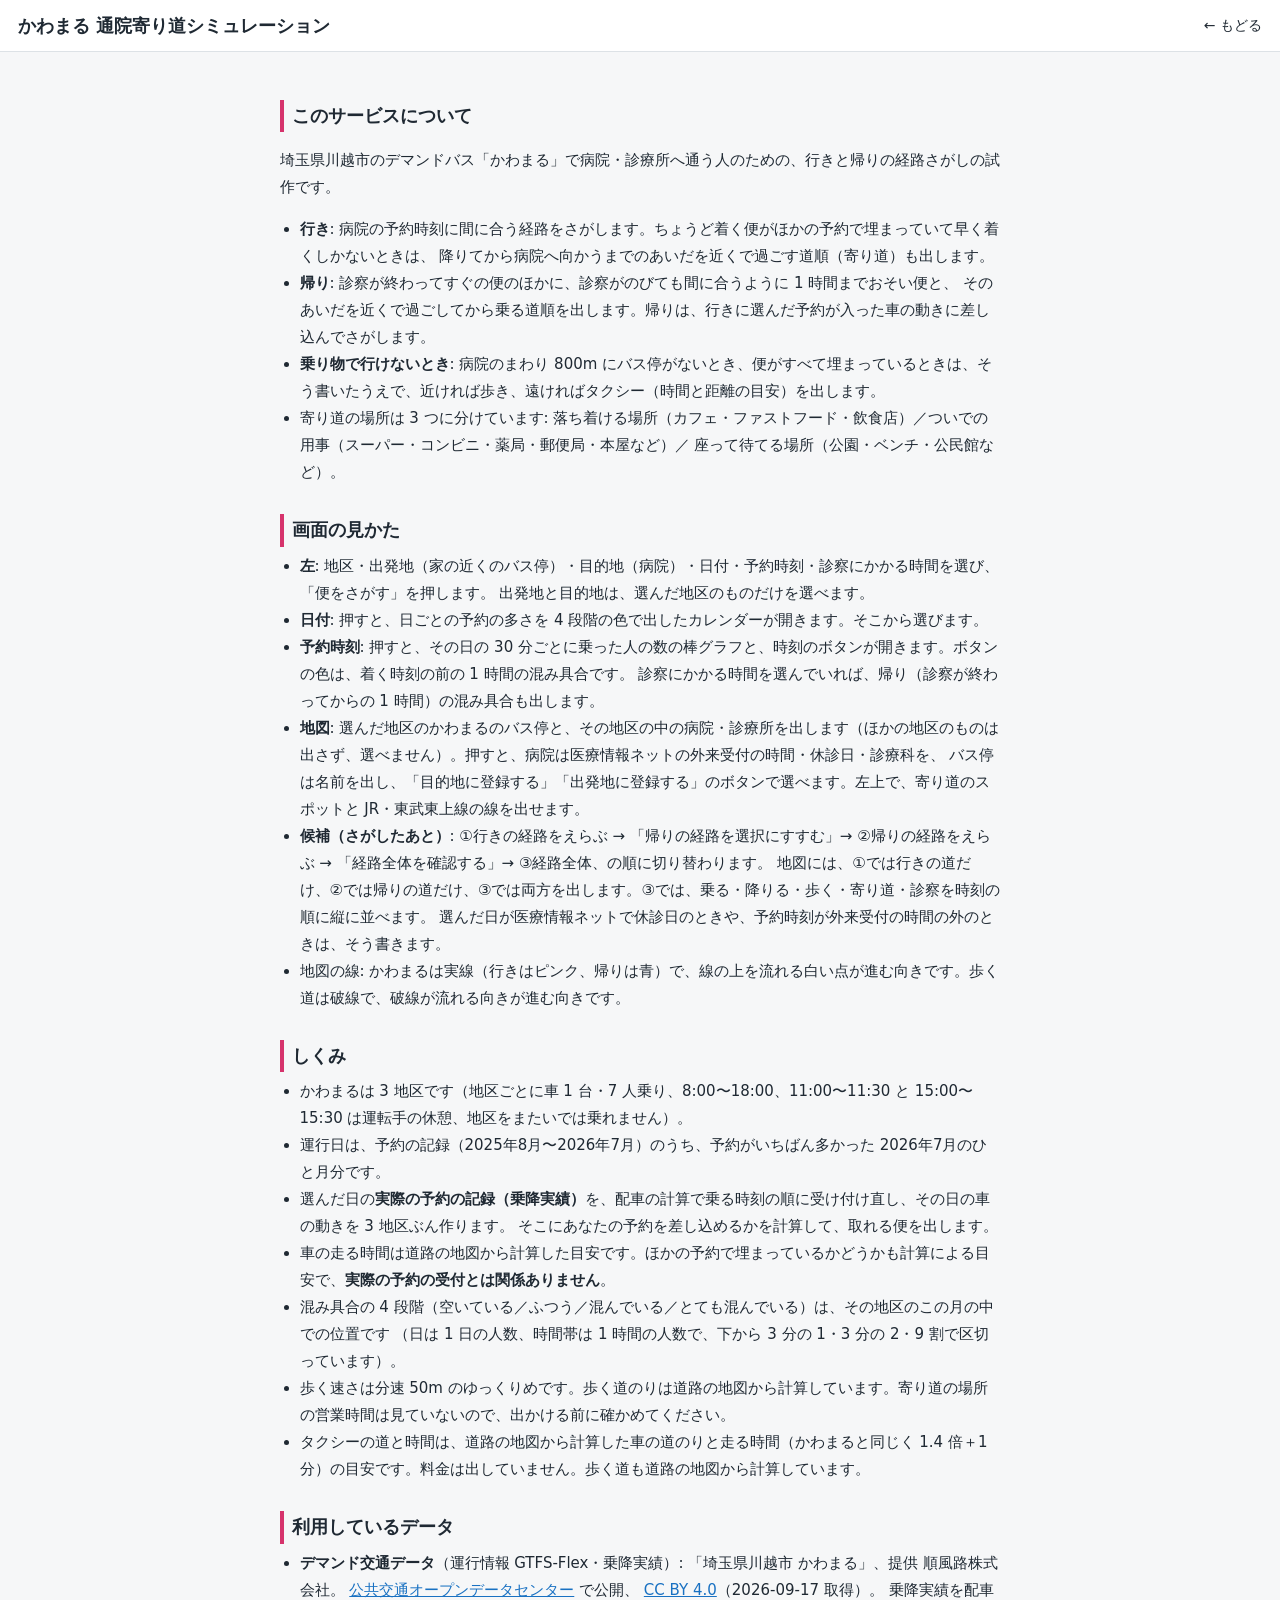
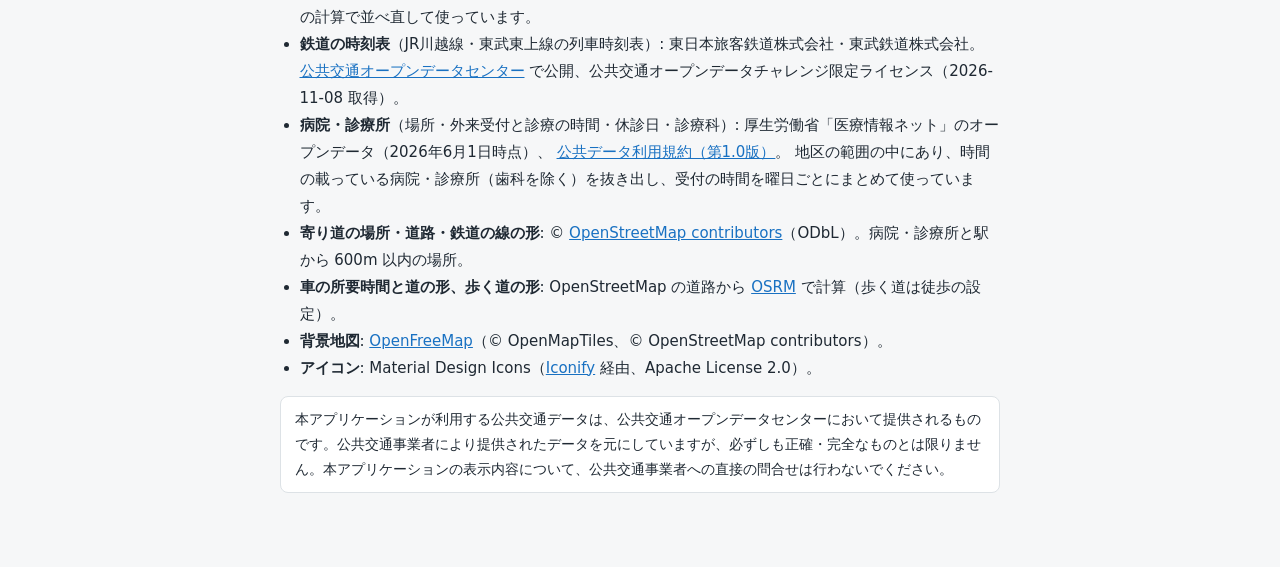
==== web/about.html @ 8895ee4f "タクシーと歩きの線を道路に沿わせる（バス停 ⇔ 病院を OSRM で前もって計算、地区ごとに読む）・病院と診療所のアイコンをそろえる・地区2 のバス停の色を青緑に Co-Authored-By: Cl" ====
<!doctype html>
<html lang="ja">
<head>
<meta charset="utf-8">
<meta name="viewport" content="width=device-width, initial-scale=1">
<title>このサービスについて｜かわまる 通院寄り道シミュレーション</title>
<link rel="stylesheet" href="style.css">
<style>
  body { overflow-y: auto; }
  .doc { max-width: 760px; margin: 0 auto; padding: 20px 20px 60px; font-size: 15px; line-height: 1.8; }
  .doc h2 { font-size: 18px; margin: 28px 0 6px; border-left: 4px solid var(--me); padding-left: 8px; }
  .doc ul { padding-left: 1.3em; margin: 6px 0; }
  .doc .disclaimer { background: #fff; border: 1px solid var(--line); border-radius: 8px; padding: 10px 14px; font-size: 14px; }
  .doc a { color: var(--back); }
</style>
</head>
<body>
<header class="top">
  <h1><a href="index.html" style="color:inherit;text-decoration:none">かわまる 通院寄り道シミュレーション</a></h1>
  <a class="about" href="index.html">← もどる</a>
</header>
<div class="doc">
  <h2>このサービスについて</h2>
  <p>埼玉県川越市のデマンドバス「かわまる」で病院・診療所へ通う人のための、行きと帰りの経路さがしの試作です。</p>
  <ul>
    <li><b>行き</b>: 病院の予約時刻に間に合う経路をさがします。ちょうど着く便がほかの予約で埋まっていて早く着くしかないときは、
      降りてから病院へ向かうまでのあいだを近くで過ごす道順（寄り道）も出します。</li>
    <li><b>帰り</b>: 診察が終わってすぐの便のほかに、診察がのびても間に合うように 1 時間までおそい便と、
      そのあいだを近くで過ごしてから乗る道順を出します。帰りは、行きに選んだ予約が入った車の動きに差し込んでさがします。</li>
    <li><b>乗り物で行けないとき</b>: 病院のまわり 800m にバス停がないとき、便がすべて埋まっているときは、そう書いたうえで、近ければ歩き、遠ければタクシー（時間と距離の目安）を出します。</li>
    <li>寄り道の場所は 3 つに分けています: 落ち着ける場所（カフェ・ファストフード・飲食店）／ついでの用事（スーパー・コンビニ・薬局・郵便局・本屋など）／
      座って待てる場所（公園・ベンチ・公民館など）。</li>
  </ul>

  <h2>画面の見かた</h2>
  <ul>
    <li><b>左</b>: 地区・出発地（家の近くのバス停）・目的地（病院）・日付・予約時刻・診察にかかる時間を選び、「便をさがす」を押します。
      出発地と目的地は、選んだ地区のものだけを選べます。</li>
    <li><b>日付</b>: 押すと、日ごとの予約の多さを 4 段階の色で出したカレンダーが開きます。そこから選びます。</li>
    <li><b>予約時刻</b>: 押すと、その日の 30 分ごとに乗った人の数の棒グラフと、時刻のボタンが開きます。ボタンの色は、着く時刻の前の 1 時間の混み具合です。
      診察にかかる時間を選んでいれば、帰り（診察が終わってからの 1 時間）の混み具合も出します。</li>
    <li><b>地図</b>: 選んだ地区のかわまるのバス停と、その地区の中の病院・診療所を出します（ほかの地区のものは出さず、選べません）。押すと、病院は医療情報ネットの外来受付の時間・休診日・診療科を、
      バス停は名前を出し、「目的地に登録する」「出発地に登録する」のボタンで選べます。左上で、寄り道のスポットと JR・東武東上線の線を出せます。</li>
    <li><b>候補（さがしたあと）</b>: ①行きの経路をえらぶ → 「帰りの経路を選択にすすむ」→ ②帰りの経路をえらぶ → 「経路全体を確認する」→ ③経路全体、の順に切り替わります。
      地図には、①では行きの道だけ、②では帰りの道だけ、③では両方を出します。③では、乗る・降りる・歩く・寄り道・診察を時刻の順に縦に並べます。
      選んだ日が医療情報ネットで休診日のときや、予約時刻が外来受付の時間の外のときは、そう書きます。</li>
    <li>地図の線: かわまるは実線（行きはピンク、帰りは青）で、線の上を流れる白い点が進む向きです。歩く道は破線で、破線が流れる向きが進む向きです。</li>
  </ul>

  <h2>しくみ</h2>
  <ul>
    <li>かわまるは 3 地区です（地区ごとに車 1 台・7 人乗り、8:00〜18:00、11:00〜11:30 と 15:00〜15:30 は運転手の休憩、地区をまたいでは乗れません）。</li>
    <li>運行日は、予約の記録（2025年8月〜2026年7月）のうち、予約がいちばん多かった 2026年7月のひと月分です。</li>
    <li>選んだ日の<b>実際の予約の記録（乗降実績）</b>を、配車の計算で乗る時刻の順に受け付け直し、その日の車の動きを 3 地区ぶん作ります。
      そこにあなたの予約を差し込めるかを計算して、取れる便を出します。</li>
    <li>車の走る時間は道路の地図から計算した目安です。ほかの予約で埋まっているかどうかも計算による目安で、<b>実際の予約の受付とは関係ありません</b>。</li>
    <li>混み具合の 4 段階（空いている／ふつう／混んでいる／とても混んでいる）は、その地区のこの月の中での位置です
      （日は 1 日の人数、時間帯は 1 時間の人数で、下から 3 分の 1・3 分の 2・9 割で区切っています）。</li>
    <li>歩く速さは分速 50m のゆっくりめです。歩く道のりは道路の地図から計算しています。寄り道の場所の営業時間は見ていないので、出かける前に確かめてください。</li>
    <li>タクシーの道と時間は、道路の地図から計算した車の道のりと走る時間（かわまると同じく 1.4 倍＋1 分）の目安です。料金は出していません。歩く道も道路の地図から計算しています。</li>
  </ul>

  <h2>利用しているデータ</h2>
  <ul>
    <li><b>デマンド交通データ</b>（運行情報 GTFS-Flex・乗降実績）: 「埼玉県川越市 かわまる」、提供 順風路株式会社。
      <a href="https://ckan.odpt.org/" target="_blank" rel="noopener">公共交通オープンデータセンター</a> で公開、
      <a href="https://creativecommons.org/licenses/by/4.0/deed.ja" target="_blank" rel="noopener">CC BY 4.0</a>（2026-09-17 取得）。
      乗降実績を配車の計算で並べ直して使っています。</li>
    <li><b>鉄道の時刻表</b>（JR川越線・東武東上線の列車時刻表）: 東日本旅客鉄道株式会社・東武鉄道株式会社。
      <a href="https://ckan.odpt.org/" target="_blank" rel="noopener">公共交通オープンデータセンター</a> で公開、公共交通オープンデータチャレンジ限定ライセンス（2026-11-08 取得）。</li>
    <li><b>病院・診療所</b>（場所・外来受付と診療の時間・休診日・診療科）: 厚生労働省「医療情報ネット」のオープンデータ（2026年6月1日時点）、
      <a href="https://www.digital.go.jp/resources/open_data/public_data_license_v1.0" target="_blank" rel="noopener">公共データ利用規約（第1.0版）</a>。
      地区の範囲の中にあり、時間の載っている病院・診療所（歯科を除く）を抜き出し、受付の時間を曜日ごとにまとめて使っています。</li>
    <li><b>寄り道の場所・道路・鉄道の線の形</b>: © <a href="https://www.openstreetmap.org/copyright" target="_blank" rel="noopener">OpenStreetMap contributors</a>（ODbL）。病院・診療所と駅から 600m 以内の場所。</li>
    <li><b>車の所要時間と道の形、歩く道の形</b>: OpenStreetMap の道路から <a href="https://project-osrm.org/" target="_blank" rel="noopener">OSRM</a> で計算（歩く道は徒歩の設定）。</li>
    <li><b>背景地図</b>: <a href="https://openfreemap.org/" target="_blank" rel="noopener">OpenFreeMap</a>（© OpenMapTiles、© OpenStreetMap contributors）。</li>
    <li><b>アイコン</b>: Material Design Icons（<a href="https://iconify.design/" target="_blank" rel="noopener">Iconify</a> 経由、Apache License 2.0）。</li>
  </ul>
  <p class="disclaimer">本アプリケーションが利用する公共交通データは、公共交通オープンデータセンターにおいて提供されるものです。公共交通事業者により提供されたデータを元にしていますが、必ずしも正確・完全なものとは限りません。本アプリケーションの表示内容について、公共交通事業者への直接の問合せは行わないでください。</p>
</div>
</body>
</html>
---- web/style.css ----
:root {
  --ink: #1f2933; --sub: #5c6670; --line: #dde2e6; --bg: #f6f7f8; --card: #fff;
  --me: #d6336c; --me-soft: #fde8ef; --back: #1971c2; --ok: #2b8a3e; --warn: #b7791f;
  --rest: #a0522d; --errand: #2b8a3e; --sit: #1971c2;
  --head: 52px;
}
* { box-sizing: border-box; }
html, body { margin: 0; height: 100%; font-family: "Hiragino Sans", "Noto Sans JP", system-ui, sans-serif; color: var(--ink); background: var(--bg); }
.top { height: var(--head); display: flex; align-items: center; justify-content: space-between; padding: 0 18px; background: #fff; border-bottom: 1px solid var(--line); }
.top h1 { font-size: 18px; margin: 0; }
.top .about { font-size: 14px; color: var(--ink); text-decoration: none; display: inline-flex; gap: 4px; align-items: center; }
.top .about:hover { text-decoration: underline; }
/* 地図を背景いっぱいに敷き、その上に左のペインと真ん中のペインを浮かべる */
.app { position: relative; height: calc(100vh - var(--head)); --gap: 12px; --w1: 290px; --w2: 360px; --float: calc(var(--gap) * 2 + var(--w1)); }
/* 経路の候補は右のペイン。出ているあいだは、地図の拡大縮小ボタンと出典をその左へずらす */
.app.res .maplibregl-ctrl-top-right, .app.res .maplibregl-ctrl-bottom-right { right: calc(var(--w2) + var(--gap) * 2); }
.pane, .mid { position: absolute; top: var(--gap); bottom: var(--gap); z-index: 2; border-radius: 12px; box-shadow: 0 4px 18px rgba(0,0,0,.16); border: 1px solid rgba(0,0,0,.06); overflow: hidden; }
.pane { left: var(--gap); width: var(--w1); bottom: auto; max-height: calc(100% - var(--gap) * 2); overflow-y: auto; padding: 12px 12px 20px; background: rgba(246,247,248,.97); }
.mid { right: var(--gap); width: var(--w2); background: rgba(255,255,255,.98); }
.mid[hidden] { display: none; }
.mid-info { display: grid; grid-template-rows: 50% 50%; height: 100%; }
.mid-res { display: flex; flex-direction: column; height: 100%; background: var(--bg); }
.mid-res[hidden], .mid-info[hidden] { display: none; }
.stepper { display: flex; align-items: center; gap: 4px; padding: 10px 12px; background: #fff; border-bottom: 1px solid var(--line); font-size: 12px; flex-wrap: wrap; }
.stepper button { border: 1px solid var(--line); background: #fff; color: var(--sub); border-radius: 99px; padding: 3px 10px; font-size: 12px; }
.stepper button.on { background: var(--ink); border-color: var(--ink); color: #fff; font-weight: 700; }
.stepper button:disabled { opacity: .45; cursor: default; }
.stepper .arrow { color: #adb5bd; }
.stepper .home { margin-left: auto; border: 0; background: none; color: var(--back); padding: 3px 0; text-decoration: underline; }
.res-body { flex: 1; overflow-y: auto; padding: 0 12px; }
.res-body h2 { margin-top: 14px; }
.res-foot { position: sticky; bottom: 0; padding: 12px 0 14px; background: linear-gradient(rgba(246,247,248,0), var(--bg) 30%); }
.next { width: 100%; padding: 12px; font-size: 16px; font-weight: 700; color: #fff; background: var(--me); border: 0; border-radius: 8px; }
.next:disabled { background: #ced4da; cursor: default; }
.allsum { background: #fff; border: 1px solid var(--line); border-radius: 10px; padding: 10px 12px; margin-bottom: 10px; font-size: 13px; line-height: 1.7; }
.allsum .big { font-size: 15px; font-weight: 700; }
.leg-h { display: flex; align-items: center; gap: 6px; font-size: 14px; font-weight: 700; margin: 12px 0 2px; }
.alllist { background: #fff; border: 1px solid var(--line); border-radius: 10px; padding: 4px 12px 8px; }
.mid-box { padding: 12px 14px; overflow: hidden; display: flex; flex-direction: column; min-height: 0; }
.cal-box { border-bottom: 1px solid var(--line); }
.mapwrap { position: absolute; inset: 0; z-index: 1; }
#map { position: absolute; inset: 0; }

h2 { font-size: 16px; margin: 18px 0 4px; display: flex; align-items: center; gap: 6px; }
.sub { font-size: 12px; color: var(--sub); margin: 0 0 8px; line-height: 1.5; }
.dist { display: flex; gap: 6px; margin: 0 0 10px; }
.dist button { flex: 1; padding: 8px 0; font-size: 15px; font-weight: 600; border-radius: 8px; border: 2px solid var(--c); color: var(--c); background: #fff; }
.dist button.on { background: var(--c); color: #fff; }
form label { display: block; font-size: 12px; color: var(--sub); margin-bottom: 10px; }
form select { display: block; width: 100%; margin-top: 4px; padding: 8px; font-size: 15px; border: 1px solid #c5ccd3; border-radius: 6px; background: #fff; color: var(--ink); }
.row2 { display: flex; gap: 8px; }
.row2 label { flex: 1; min-width: 0; }

/* 中: 判定の行 */
.verdict { font-size: 14px; line-height: 1.7; margin-bottom: 6px; }
.verdict .vsub { font-size: 12px; color: var(--sub); }
.vrow { display: flex; flex-wrap: wrap; align-items: center; gap: 2px 6px; }
.vrow .vsub { flex-basis: 100%; padding-left: 42px; margin-top: -2px; }
.vrow .lab { margin-right: 0; }
.lv { display: inline-block; font-size: 13px; font-weight: 700; padding: 1px 9px; border-radius: 99px; border: 1px solid rgba(0,0,0,.08); }
.lab { display: inline-block; font-size: 11px; font-weight: 700; color: #fff; padding: 1px 6px; border-radius: 4px; margin-right: 6px; }
.lab.go { background: var(--me); } .lab.back { background: var(--back); }
/* カレンダー */
.cal-head { display: flex; align-items: center; justify-content: center; gap: 14px; margin: 2px 0 6px; font-size: 15px; }
.nav { border: 1px solid var(--line); background: #fff; border-radius: 6px; padding: 2px 4px; line-height: 0; color: var(--ink); }
.nav:disabled { opacity: .3; cursor: default; }
.cal { display: grid; grid-template-columns: repeat(7, 1fr); grid-auto-rows: 1fr; gap: 3px; flex: 1; min-height: 0; }
.cal .wd { font-size: 11px; color: var(--sub); text-align: center; align-self: end; }
.cal .wd.we { color: #c92a2a; }
.cal .day { border: 0; border-radius: 6px; font-size: 13px; font-variant-numeric: tabular-nums; display: flex; align-items: center; justify-content: center; padding: 0; min-height: 0; }
.cal .day.off { background: repeating-linear-gradient(135deg, #f1f3f5 0 4px, #fff 4px 8px); color: #adb5bd; }
.cal .day.sel { outline: 3px solid var(--ink); outline-offset: -1px; font-weight: 800; }
.cal button.day:hover { outline: 2px solid #868e96; }
.scale { display: flex; flex-wrap: wrap; gap: 4px 10px; margin-top: 6px; font-size: 11px; color: var(--sub); }
.scale i { display: inline-block; width: 12px; height: 12px; border-radius: 3px; margin-right: 3px; vertical-align: -2px; border: 1px solid rgba(0,0,0,.08); }
.scale i.off { background: repeating-linear-gradient(135deg, #e9ecef 0 3px, #fff 3px 6px); }
/* 時間帯の棒グラフ */
.chart { position: relative; flex: 1; min-height: 0; display: flex; flex-direction: column; margin-top: 4px; }
.plot { position: relative; flex: 1; min-height: 40px; border-bottom: 1.5px solid #adb5bd; }
.bars { position: absolute; inset: 0; display: flex; align-items: flex-end; gap: 2px; }
.bars i { flex: 1; background: #ced4da; border-radius: 3px 3px 0 0; min-height: 2px; border: 0 solid transparent; }
.bars i.hl { border-width: 2px 2px 0; }
.bars i.brk { background: repeating-linear-gradient(135deg, #dee2e6 0 3px, transparent 3px 6px); height: 100% !important; opacity: .8; }
.spans { position: relative; height: 18px; margin-top: 3px; }
.spans .span { position: absolute; top: 0; height: 16px; font-size: 11px; font-weight: 700; color: #fff; text-align: center; border-radius: 3px; line-height: 16px; }
.spans .go { background: var(--me); } .spans .back { background: var(--back); }
.axis { position: relative; height: 16px; font-size: 11px; color: var(--sub); }
.axis span { position: absolute; transform: translateX(-50%); white-space: nowrap; }
.axis span:first-child { transform: none; } .axis span:last-child { transform: translateX(-100%); }
.mid-info .note { font-size: 11px; color: var(--sub); line-height: 1.5; margin: 6px 0 0; }

/* 地図の上 */
.layers { position: absolute; top: 12px; left: var(--float); background: rgba(255,255,255,.96); border: 1px solid var(--line); border-radius: 10px; padding: 8px 12px; font-size: 13px; box-shadow: 0 1px 4px rgba(0,0,0,.08); }
.layers-ttl { font-size: 12px; color: var(--sub); margin-bottom: 4px; display: flex; gap: 4px; align-items: center; }
.layers label { display: flex; gap: 6px; align-items: center; padding: 2px 0; cursor: pointer; }
.legend { position: absolute; bottom: 52px; left: var(--float); background: rgba(255,255,255,.96); border: 1px solid var(--line); border-radius: 10px; padding: 8px 12px; font-size: 12px; line-height: 1.7; }
.legend .ln { display: inline-block; width: 22px; height: 5px; border-radius: 3px; margin-right: 6px; vertical-align: 2px; }
.legend .ln.dash { background: repeating-linear-gradient(90deg, #495057 0 5px, transparent 5px 9px); }
.legend .sub { margin: 0; font-size: 11px; }

.card { background: var(--card); border: 1px solid var(--line); border-radius: 10px; padding: 12px; }
form label { display: block; font-size: 12px; color: var(--sub); margin-bottom: 10px; }
form select { display: block; width: 100%; margin-top: 4px; padding: 8px; font-size: 15px; border: 1px solid #c5ccd3; border-radius: 6px; background: #fff; color: var(--ink); }
.row2 { display: flex; gap: 8px; }
.row2 label { flex: 1; }
.hint { font-size: 12px; color: var(--sub); margin: 0 0 10px; line-height: 1.5; }
button { font: inherit; cursor: pointer; }
#go { width: 100%; padding: 11px; font-size: 16px; font-weight: 600; color: #fff; background: var(--me); border: 0; border-radius: 8px; }
#go:disabled { opacity: .5; }
.sub-btn { width: 100%; margin-top: 8px; padding: 9px; font-size: 14px; border-radius: 8px; border: 1px solid var(--me); background: #fff; color: var(--me); }
.sub-btn.ghost { border-color: var(--line); color: var(--sub); }

.list { display: flex; flex-direction: column; gap: 8px; }
.opt { background: #fff; border: 1.5px solid var(--line); border-radius: 10px; padding: 10px 12px; cursor: pointer; text-align: left; }
.opt:hover { border-color: #b9c2cb; }
.opt.sel { border-color: var(--me); box-shadow: 0 0 0 2px var(--me-soft); }
.opt .tag { display: inline-flex; align-items: center; gap: 4px; font-size: 11px; font-weight: 600; padding: 2px 7px; border-radius: 99px; background: #eef1f4; color: var(--sub); }
.opt .tag.rest { background: #f6ece5; color: var(--rest); }
.opt .tag.errand { background: #e6f4ea; color: var(--errand); }
.opt .tag.sit { background: #e7f0fa; color: var(--sit); }
.opt .tag.safe { background: #e6f4ea; color: var(--ok); }
.opt .tag.risk { background: #fff4e0; color: var(--warn); }
.opt .ttl { font-size: 15px; font-weight: 600; margin: 6px 0 2px; }
.opt .note { font-size: 12px; color: var(--sub); margin: 0 0 6px; }
.opt .note.warn { color: var(--warn); }
.steps { list-style: none; margin: 6px 0 0; padding: 0; font-size: 13px; }
.steps li { display: grid; grid-template-columns: 74px 20px 1fr; align-items: start; gap: 4px; padding: 2px 0; }
.steps .tm { font-variant-numeric: tabular-nums; color: var(--ink); }
.steps .walk { color: var(--sub); }
.steps .spotname { color: var(--sub); font-size: 12px; }
.empty { font-size: 13px; background: #fff; border: 1px dashed #c5ccd3; border-radius: 10px; padding: 10px 12px; line-height: 1.6; }

.confirm, .booked { margin-top: 14px; font-size: 13px; line-height: 1.6; }
.booked { border-color: var(--me); }
.booked b { color: var(--me); }

.ic { display: inline-block; width: 18px; height: 18px; background: currentColor; -webkit-mask: var(--m) center / contain no-repeat; mask: var(--m) center / contain no-repeat; vertical-align: -3px; flex: none; }
.ic-van { --m: url(icons/van-passenger.svg); }
.ic-walk { --m: url(icons/walk.svg); }
.ic-hospital-building { --m: url(icons/hospital-building.svg); }
.ic-coffee { --m: url(icons/coffee.svg); }
.ic-cart { --m: url(icons/cart.svg); }
.ic-bench { --m: url(icons/bench.svg); }
.ic-home-variant { --m: url(icons/home-variant.svg); }
.ic-clock-outline { --m: url(icons/clock-outline.svg); }
.ic-play { --m: url(icons/play.svg); }
.ic-pause { --m: url(icons/pause.svg); }
.ic-bus-stop { --m: url(icons/bus-stop.svg); }
.ic-chevron-left { --m: url(icons/chevron-left.svg); }
.ic-chevron-right { --m: url(icons/chevron-right.svg); }
.ic-layers-outline { --m: url(icons/layers-outline.svg); }
.ic-information-outline { --m: url(icons/information-outline.svg); }
.c-rest { color: var(--rest); } .c-errand { color: var(--errand); } .c-sit { color: var(--sit); } .c-me { color: var(--me); } .c-back { color: #1971c2; }


@media (max-width: 900px) {
  .app { display: flex; flex-direction: column; height: auto; --float: 12px; }
  .pane, .mid { position: static; width: auto; border-radius: 0; box-shadow: none; border: 0; border-bottom: 1px solid var(--line); overflow: visible; }
  .mid { height: auto; }
  .mid-res .res-body { overflow: visible; }
  .mapwrap { position: relative; inset: auto; }
  .pop { position: fixed; left: 8px !important; right: 8px; top: auto !important; bottom: 8px; width: auto; max-height: 80vh; overflow-y: auto; }
  .mapwrap { height: 70vh; }
  .top h1 { font-size: 15px; }
  .top .about { font-size: 12px; white-space: nowrap; }
  .top { padding: 0 10px; gap: 8px; }
}

/* 経路全体（乗換案内の結果ふうの縦の時系列） */
.rt-head { background: #fff; border: 1px solid var(--line); border-radius: 10px; padding: 10px 12px; margin-bottom: 10px; }
.rt-time { font-size: 24px; font-weight: 800; font-variant-numeric: tabular-nums; letter-spacing: .5px; }
.rt-time .ar { color: #adb5bd; font-weight: 400; margin: 0 2px; }
.rt-dur { font-size: 13px; color: var(--sub); margin-top: 2px; }
.rt-chips { display: flex; flex-wrap: wrap; gap: 4px; margin-top: 8px; }
.rt-chips span { font-size: 11px; font-weight: 600; background: #f1f3f5; color: var(--ink); border-radius: 4px; padding: 2px 7px; }
.rt-chips .safe { background: #e6f4ea; color: var(--ok); } .rt-chips .risk { background: #fff4e0; color: var(--warn); }
.rt { background: #fff; border: 1px solid var(--line); border-radius: 10px; padding: 8px 10px 10px 4px; margin-bottom: 14px; }
.rt-node, .rt-seg { display: grid; grid-template-columns: 46px 30px 1fr; }
.rt-t { text-align: right; font-size: 13px; font-variant-numeric: tabular-nums; line-height: 1.35; padding-top: 4px; display: flex; flex-direction: column; }
.rt-t b { font-size: 15px; } .rt-t span { color: var(--sub); }
.rt-rail { position: relative; display: flex; justify-content: center; }
.rt-node .dot { position: relative; z-index: 1; width: 24px; height: 24px; margin-top: 2px; border-radius: 50%; background: #fff; border: 2.5px solid #495057; display: flex; align-items: center; justify-content: center; color: #495057; }
.rt-node .dot .ic { width: 14px; height: 14px; vertical-align: 0; }
.rt-node .dot.hosp { border-color: #c92a2a; color: #c92a2a; }
.rt-node .dot.spot { border-color: #a0522d; color: #a0522d; }
.rt-node.end .dot { background: #343a40; color: #fff; border-color: #343a40; }
.rt-body { padding: 4px 0 6px 6px; min-width: 0; }
.rt-name { font-size: 15px; font-weight: 700; line-height: 1.4; }
.rt-tag { display: inline-block; font-size: 10px; font-weight: 600; color: var(--sub); border: 1px solid var(--line); border-radius: 3px; padding: 0 4px; margin-left: 6px; vertical-align: 2px; }
.rt-sub { font-size: 12px; color: var(--sub); line-height: 1.5; }
.rt-sub .ic { width: 14px; height: 14px; margin-right: 2px; }
.rt-seg .rt-rail i { display: block; width: 8px; border-radius: 0; margin: -2px 0; }
.rt-seg.bus .rt-rail i { min-height: 54px; }
.rt-seg.walk .rt-rail i { width: 0; border-left: 4px dotted; min-height: 34px; }
.rt-seg .rt-body { padding: 8px 0 8px 6px; }
.rt-mode { font-size: 13px; font-weight: 700; display: flex; align-items: center; gap: 4px; flex-wrap: wrap; }
.rt-mode.walk { color: var(--sub); font-weight: 500; }
.rt-leg { font-size: 10px; color: #fff; border-radius: 3px; padding: 0 5px; }
.rt-mt { font-size: 12px; color: var(--sub); margin-top: 2px; }

/* 行き・帰りのトグル。左のペイン全体の色も変える */
.pane.go { background: rgba(255,240,245,.97); border-top: 5px solid var(--me); }
.pane.back { background: rgba(235,244,253,.97); border-top: 5px solid var(--back); }
.pane.back #go { background: var(--back); }
.dir { position: relative; display: grid; grid-template-columns: 1fr 1fr; background: #fff; border: 1px solid var(--line); border-radius: 99px; padding: 3px; margin-bottom: 12px; }
.dir button { position: relative; z-index: 1; border: 0; background: none; padding: 8px 0; font-size: 16px; font-weight: 700; color: var(--sub); display: flex; align-items: center; justify-content: center; gap: 5px; transition: color .2s; }
.dir button[aria-checked="true"] { color: #fff; }
.dir .knob { position: absolute; top: 3px; bottom: 3px; left: 3px; width: calc(50% - 3px); border-radius: 99px; background: var(--me); transition: transform .25s, background .25s; }
.pane.back .dir .knob { transform: translateX(100%); background: var(--back); }
.pick { display: flex; width: 100%; margin-top: 4px; padding: 8px; font-size: 15px; border: 1px solid #c5ccd3; border-radius: 6px; background: #fff; color: var(--ink); text-align: left; align-items: center; justify-content: space-between; }
.pick::after { content: ""; width: 18px; height: 18px; background: #868e96; -webkit-mask: url(icons/calendar-month-outline.svg) center / contain no-repeat; mask: url(icons/calendar-month-outline.svg) center / contain no-repeat; }
#time.pick::after { -webkit-mask-image: url(icons/clock-time-four-outline.svg); mask-image: url(icons/clock-time-four-outline.svg); }
.pick.empty { color: #868e96; }
form select:invalid, form select.empty { color: #868e96; }

/* 吹き出し（カレンダー・時刻） */
.pop { position: absolute; z-index: 5; width: 360px; background: #fff; border-radius: 12px; box-shadow: 0 6px 24px rgba(0,0,0,.22); border: 1px solid rgba(0,0,0,.08); padding: 10px 14px 14px; }
.pop[hidden] { display: none; }
.pop-head { display: flex; align-items: center; justify-content: space-between; margin-bottom: 6px; font-size: 14px; }
.pop-head button { border: 0; background: none; padding: 2px; color: var(--sub); line-height: 0; }
.pop .cal-title { text-align: center; font-weight: 700; margin: 2px 0 6px; }
.pop .cal { grid-auto-rows: 38px; }
.pop .cal .day.hol { box-shadow: inset 0 -3px 0 #c92a2a; }
.pop .note { font-size: 11px; color: var(--sub); line-height: 1.5; margin: 8px 0 0; }
.pop .note.big { font-size: 14px; color: var(--ink); }
.pop .dayline { font-size: 12px; color: var(--sub); margin-bottom: 4px; }
.pop .chart { height: 130px; flex: none; }
.bars i.hl { background: var(--me); }
.pane.back ~ .pop .bars i.hl { background: var(--back); }
.tbtns { display: grid; grid-template-columns: repeat(5, 1fr); gap: 4px; margin-top: 10px; }
.tbtn { border: 1px solid rgba(0,0,0,.08); border-radius: 6px; padding: 5px 0; font-size: 13px; font-variant-numeric: tabular-nums; background: var(--lv); color: var(--ink); }
.tbtn.sel { outline: 3px solid var(--ink); outline-offset: -1px; font-weight: 800; }
.tbtn:hover { outline: 2px solid #868e96; }

/* 地図の吹き出し（病院・バス停） */
.maplibregl-popup-content { padding: 12px 14px; border-radius: 10px; }
.pp { font-size: 13px; line-height: 1.5; }
.pp-kind { font-size: 11px; font-weight: 700; }
.pp-name { font-size: 15px; font-weight: 700; margin: 1px 0 2px; padding-right: 10px; }
.pp-addr { font-size: 12px; color: var(--sub); }
.pp-h { font-size: 11px; font-weight: 700; color: var(--sub); margin-top: 6px; }
.pp-t { border-collapse: collapse; font-size: 12px; font-variant-numeric: tabular-nums; }
.pp-t th { font-weight: 600; padding: 1px 8px 1px 0; vertical-align: top; color: var(--sub); }
.pp-t td { padding: 1px 0; }
.pp-row { margin-top: 4px; font-size: 12px; }
.pp-row.sub { color: var(--sub); }
.pp-row .ic { width: 14px; height: 14px; margin-right: 3px; }
.pp-src { margin-top: 6px; font-size: 10px; color: #868e96; }
.pp-btn { display: block; width: 100%; margin-top: 8px; padding: 8px; border: 0; border-radius: 6px; color: #fff; font-size: 14px; font-weight: 700; }
.pp-btn.go { background: var(--me); } .pp-btn.back { background: var(--back); }

/* 候補 */
.note-card { font-size: 12px; line-height: 1.6; background: #fff; border: 1px solid var(--line); border-radius: 8px; padding: 8px 10px; margin: 0 0 8px; display: flex; gap: 6px; }
.note-card .ic { margin-top: 2px; }
.note-card.warn { background: #fff9db; border-color: #ffe066; }
.note-card.bad { background: #fff5f5; border-color: #ffc9c9; }
.opt .tag.rail { background: #e7f5ff; color: #1f4e9e; }
.opt.taxi, .opt.walkfar { border-style: dashed; }
.steps li.train { color: var(--ink); }
.legend .lg-stop { display: inline-block; width: 12px; height: 12px; border-radius: 3px; margin-right: 6px; vertical-align: -1px; }
.legend .lg-dot { display: inline-block; width: 12px; height: 12px; border-radius: 50%; margin-right: 4px; vertical-align: -1px; }
.rt-seg.train .rt-rail i { min-height: 54px; }
.rt-node .dot.station { border-color: #1f4e9e; color: #1f4e9e; }
.ic-train { --m: url(icons/train.svg); }
.ic-taxi { --m: url(icons/taxi.svg); }
.ic-close { --m: url(icons/close.svg); }
#back-list .opt.sel { border-color: var(--back); box-shadow: 0 0 0 2px #dbeafe; }
.next.back { background: var(--back); }
.bars i.hl2 { background: #a5d8ff; outline: 2px solid var(--back); outline-offset: -2px; }
.maplibregl-popup-content { max-height: 60vh; overflow-y: auto; }
@media (max-width: 900px) {
  .app, .app.res { --float: 12px; }
  .app.res .maplibregl-ctrl-top-right, .app.res .maplibregl-ctrl-bottom-right { right: 0; }
  .res-foot { position: static; }
  .layers { top: auto; bottom: 72px; }
  .legend { bottom: auto; top: 12px; }
}
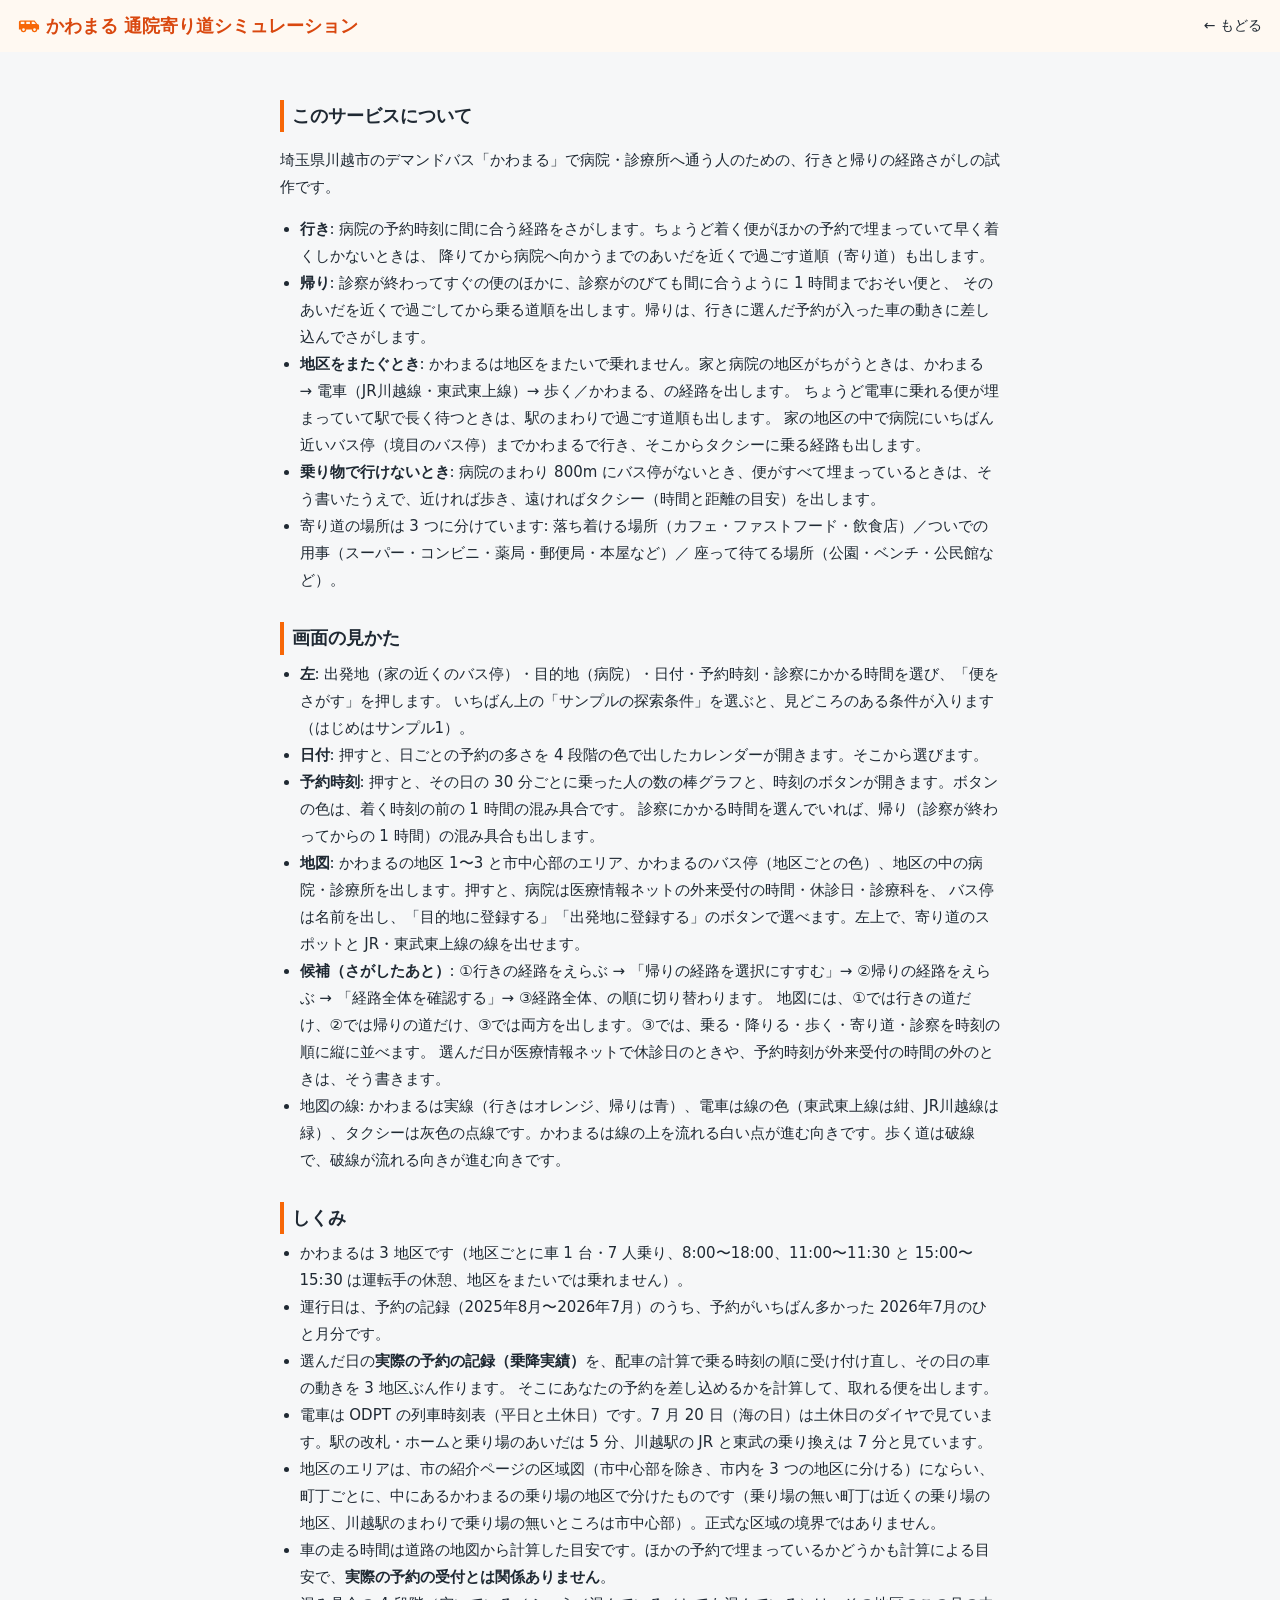
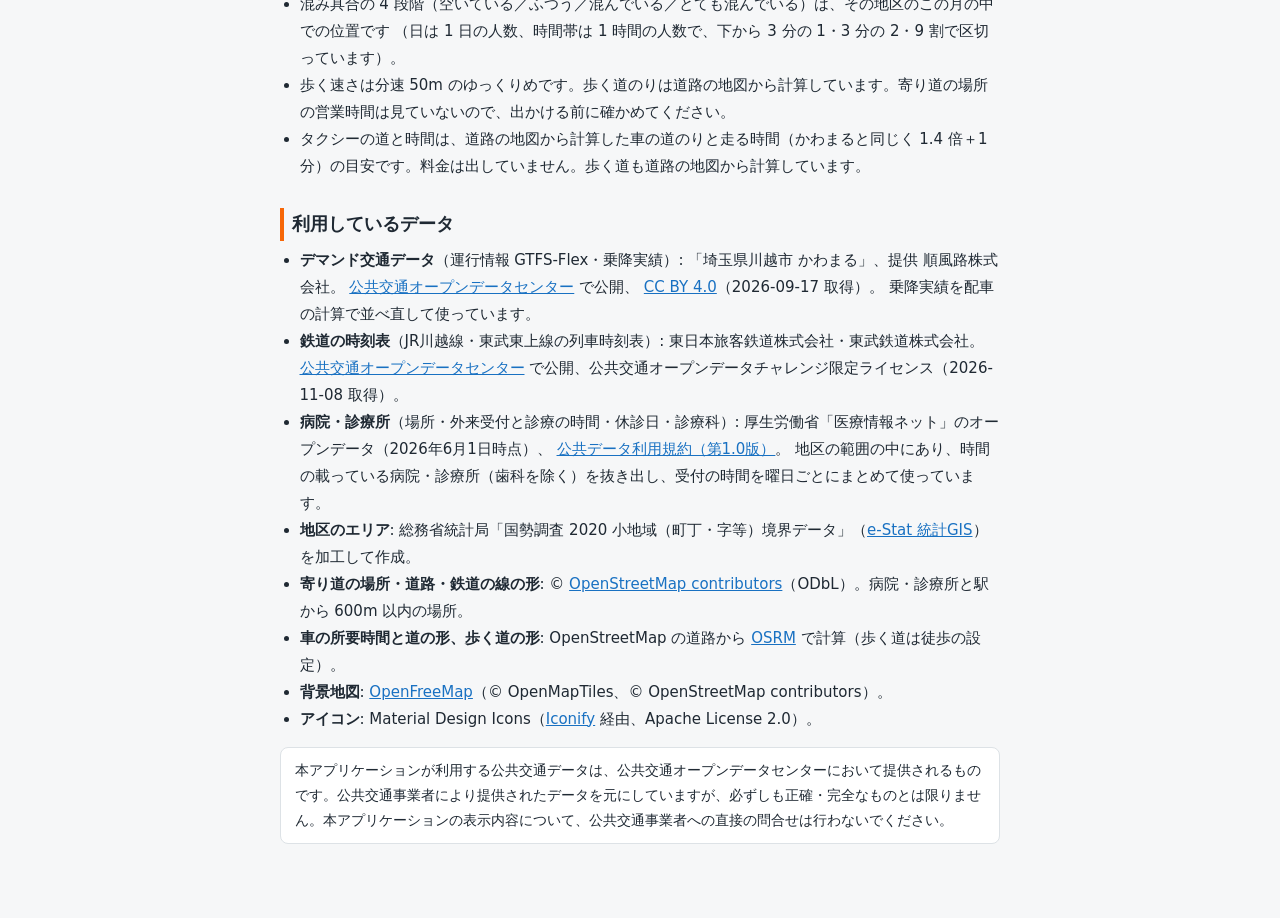
==== commit a8d0c114: "地区のドロップダウンをやめ 3 地区をまたいでさがす（電車・境目のバス停からタクシー）・サンプルの探索条件・地区と市中心部のエリア（町丁の境界から）・オレンジ基調・左ペインを下まで Co-Author" ====
--- a/web/about.html
+++ b/web/about.html
@@ -27,6 +27,9 @@
       降りてから病院へ向かうまでのあいだを近くで過ごす道順（寄り道）も出します。</li>
     <li><b>帰り</b>: 診察が終わってすぐの便のほかに、診察がのびても間に合うように 1 時間までおそい便と、
       そのあいだを近くで過ごしてから乗る道順を出します。帰りは、行きに選んだ予約が入った車の動きに差し込んでさがします。</li>
+    <li><b>地区をまたぐとき</b>: かわまるは地区をまたいで乗れません。家と病院の地区がちがうときは、かわまる → 電車（JR川越線・東武東上線）→ 歩く／かわまる、の経路を出します。
+      ちょうど電車に乗れる便が埋まっていて駅で長く待つときは、駅のまわりで過ごす道順も出します。
+      家の地区の中で病院にいちばん近いバス停（境目のバス停）までかわまるで行き、そこからタクシーに乗る経路も出します。</li>
     <li><b>乗り物で行けないとき</b>: 病院のまわり 800m にバス停がないとき、便がすべて埋まっているときは、そう書いたうえで、近ければ歩き、遠ければタクシー（時間と距離の目安）を出します。</li>
     <li>寄り道の場所は 3 つに分けています: 落ち着ける場所（カフェ・ファストフード・飲食店）／ついでの用事（スーパー・コンビニ・薬局・郵便局・本屋など）／
       座って待てる場所（公園・ベンチ・公民館など）。</li>
@@ -34,17 +37,17 @@
 
   <h2>画面の見かた</h2>
   <ul>
-    <li><b>左</b>: 地区・出発地（家の近くのバス停）・目的地（病院）・日付・予約時刻・診察にかかる時間を選び、「便をさがす」を押します。
-      出発地と目的地は、選んだ地区のものだけを選べます。</li>
+    <li><b>左</b>: 出発地（家の近くのバス停）・目的地（病院）・日付・予約時刻・診察にかかる時間を選び、「便をさがす」を押します。
+      いちばん上の「サンプルの探索条件」を選ぶと、見どころのある条件が入ります（はじめはサンプル1）。</li>
     <li><b>日付</b>: 押すと、日ごとの予約の多さを 4 段階の色で出したカレンダーが開きます。そこから選びます。</li>
     <li><b>予約時刻</b>: 押すと、その日の 30 分ごとに乗った人の数の棒グラフと、時刻のボタンが開きます。ボタンの色は、着く時刻の前の 1 時間の混み具合です。
       診察にかかる時間を選んでいれば、帰り（診察が終わってからの 1 時間）の混み具合も出します。</li>
-    <li><b>地図</b>: 選んだ地区のかわまるのバス停と、その地区の中の病院・診療所を出します（ほかの地区のものは出さず、選べません）。押すと、病院は医療情報ネットの外来受付の時間・休診日・診療科を、
+    <li><b>地図</b>: かわまるの地区 1〜3 と市中心部のエリア、かわまるのバス停（地区ごとの色）、地区の中の病院・診療所を出します。押すと、病院は医療情報ネットの外来受付の時間・休診日・診療科を、
       バス停は名前を出し、「目的地に登録する」「出発地に登録する」のボタンで選べます。左上で、寄り道のスポットと JR・東武東上線の線を出せます。</li>
     <li><b>候補（さがしたあと）</b>: ①行きの経路をえらぶ → 「帰りの経路を選択にすすむ」→ ②帰りの経路をえらぶ → 「経路全体を確認する」→ ③経路全体、の順に切り替わります。
       地図には、①では行きの道だけ、②では帰りの道だけ、③では両方を出します。③では、乗る・降りる・歩く・寄り道・診察を時刻の順に縦に並べます。
       選んだ日が医療情報ネットで休診日のときや、予約時刻が外来受付の時間の外のときは、そう書きます。</li>
-    <li>地図の線: かわまるは実線（行きはピンク、帰りは青）で、線の上を流れる白い点が進む向きです。歩く道は破線で、破線が流れる向きが進む向きです。</li>
+    <li>地図の線: かわまるは実線（行きはオレンジ、帰りは青）、電車は線の色（東武東上線は紺、JR川越線は緑）、タクシーは灰色の点線です。かわまるは線の上を流れる白い点が進む向きです。歩く道は破線で、破線が流れる向きが進む向きです。</li>
   </ul>
 
   <h2>しくみ</h2>
@@ -53,6 +56,8 @@
     <li>運行日は、予約の記録（2025年8月〜2026年7月）のうち、予約がいちばん多かった 2026年7月のひと月分です。</li>
     <li>選んだ日の<b>実際の予約の記録（乗降実績）</b>を、配車の計算で乗る時刻の順に受け付け直し、その日の車の動きを 3 地区ぶん作ります。
       そこにあなたの予約を差し込めるかを計算して、取れる便を出します。</li>
+    <li>電車は ODPT の列車時刻表（平日と土休日）です。7 月 20 日（海の日）は土休日のダイヤで見ています。駅の改札・ホームと乗り場のあいだは 5 分、川越駅の JR と東武の乗り換えは 7 分と見ています。</li>
+    <li>地区のエリアは、市の紹介ページの区域図（市中心部を除き、市内を 3 つの地区に分ける）にならい、町丁ごとに、中にあるかわまるの乗り場の地区で分けたものです（乗り場の無い町丁は近くの乗り場の地区、川越駅のまわりで乗り場の無いところは市中心部）。正式な区域の境界ではありません。</li>
     <li>車の走る時間は道路の地図から計算した目安です。ほかの予約で埋まっているかどうかも計算による目安で、<b>実際の予約の受付とは関係ありません</b>。</li>
     <li>混み具合の 4 段階（空いている／ふつう／混んでいる／とても混んでいる）は、その地区のこの月の中での位置です
       （日は 1 日の人数、時間帯は 1 時間の人数で、下から 3 分の 1・3 分の 2・9 割で区切っています）。</li>
@@ -71,6 +76,7 @@
     <li><b>病院・診療所</b>（場所・外来受付と診療の時間・休診日・診療科）: 厚生労働省「医療情報ネット」のオープンデータ（2026年6月1日時点）、
       <a href="https://www.digital.go.jp/resources/open_data/public_data_license_v1.0" target="_blank" rel="noopener">公共データ利用規約（第1.0版）</a>。
       地区の範囲の中にあり、時間の載っている病院・診療所（歯科を除く）を抜き出し、受付の時間を曜日ごとにまとめて使っています。</li>
+    <li><b>地区のエリア</b>: 総務省統計局「国勢調査 2020 小地域（町丁・字等）境界データ」（<a href="https://www.e-stat.go.jp/gis" target="_blank" rel="noopener">e-Stat 統計GIS</a>）を加工して作成。</li>
     <li><b>寄り道の場所・道路・鉄道の線の形</b>: © <a href="https://www.openstreetmap.org/copyright" target="_blank" rel="noopener">OpenStreetMap contributors</a>（ODbL）。病院・診療所と駅から 600m 以内の場所。</li>
     <li><b>車の所要時間と道の形、歩く道の形</b>: OpenStreetMap の道路から <a href="https://project-osrm.org/" target="_blank" rel="noopener">OSRM</a> で計算（歩く道は徒歩の設定）。</li>
     <li><b>背景地図</b>: <a href="https://openfreemap.org/" target="_blank" rel="noopener">OpenFreeMap</a>（© OpenMapTiles、© OpenStreetMap contributors）。</li>
--- a/web/style.css
+++ b/web/style.css
@@ -1,7 +1,7 @@
 
 :root {
   --ink: #1f2933; --sub: #5c6670; --line: #dde2e6; --bg: #f6f7f8; --card: #fff;
-  --me: #d6336c; --me-soft: #fde8ef; --back: #1971c2; --ok: #2b8a3e; --warn: #b7791f;
+  --me: #f76707; --me-soft: #fff4e6; --brand: #f76707; --brand-dark: #d9480f; --back: #1971c2; --ok: #2b8a3e; --warn: #b7791f;
   --rest: #a0522d; --errand: #2b8a3e; --sit: #1971c2;
   --head: 52px;
 }
@@ -16,7 +16,7 @@
 /* 経路の候補は右のペイン。出ているあいだは、地図の拡大縮小ボタンと出典をその左へずらす */
 .app.res .maplibregl-ctrl-top-right, .app.res .maplibregl-ctrl-bottom-right { right: calc(var(--w2) + var(--gap) * 2); }
 .pane, .mid { position: absolute; top: var(--gap); bottom: var(--gap); z-index: 2; border-radius: 12px; box-shadow: 0 4px 18px rgba(0,0,0,.16); border: 1px solid rgba(0,0,0,.06); overflow: hidden; }
-.pane { left: var(--gap); width: var(--w1); bottom: auto; max-height: calc(100% - var(--gap) * 2); overflow-y: auto; padding: 12px 12px 20px; background: rgba(246,247,248,.97); }
+.pane { left: var(--gap); width: var(--w1); overflow-y: auto; padding: 12px 12px 20px; background: rgba(255,249,242,.97); }
 .mid { right: var(--gap); width: var(--w2); background: rgba(255,255,255,.98); }
 .mid[hidden] { display: none; }
 .mid-info { display: grid; grid-template-rows: 50% 50%; height: 100%; }
@@ -276,3 +276,14 @@
   .layers { top: auto; bottom: 72px; }
   .legend { bottom: auto; top: 12px; }
 }
+
+/* オレンジ基調（かわまるの車の色） */
+.top { background: #fff9f2; border-bottom: 0; }
+.top h1 { color: var(--brand-dark); }
+.top h1::before { content: ""; display: inline-block; width: 22px; height: 22px; margin-right: 6px; vertical-align: -4px; background: var(--brand);
+  -webkit-mask: url(icons/van-passenger.svg) center / contain no-repeat; mask: url(icons/van-passenger.svg) center / contain no-repeat; }
+.sample { display: block; font-size: 12px; color: var(--brand-dark); font-weight: 700; margin: 0 0 10px; }
+.sample select { display: block; width: 100%; margin-top: 4px; padding: 8px; font-size: 14px; border: 2px solid var(--brand); border-radius: 6px; background: #fff; color: var(--ink); font-weight: 400; }
+.stepper button.on { background: var(--brand); border-color: var(--brand); }
+.layers input, .pane input { accent-color: var(--brand); }
+.pop .cal .day.sel, .tbtn.sel { outline-color: var(--brand-dark); }
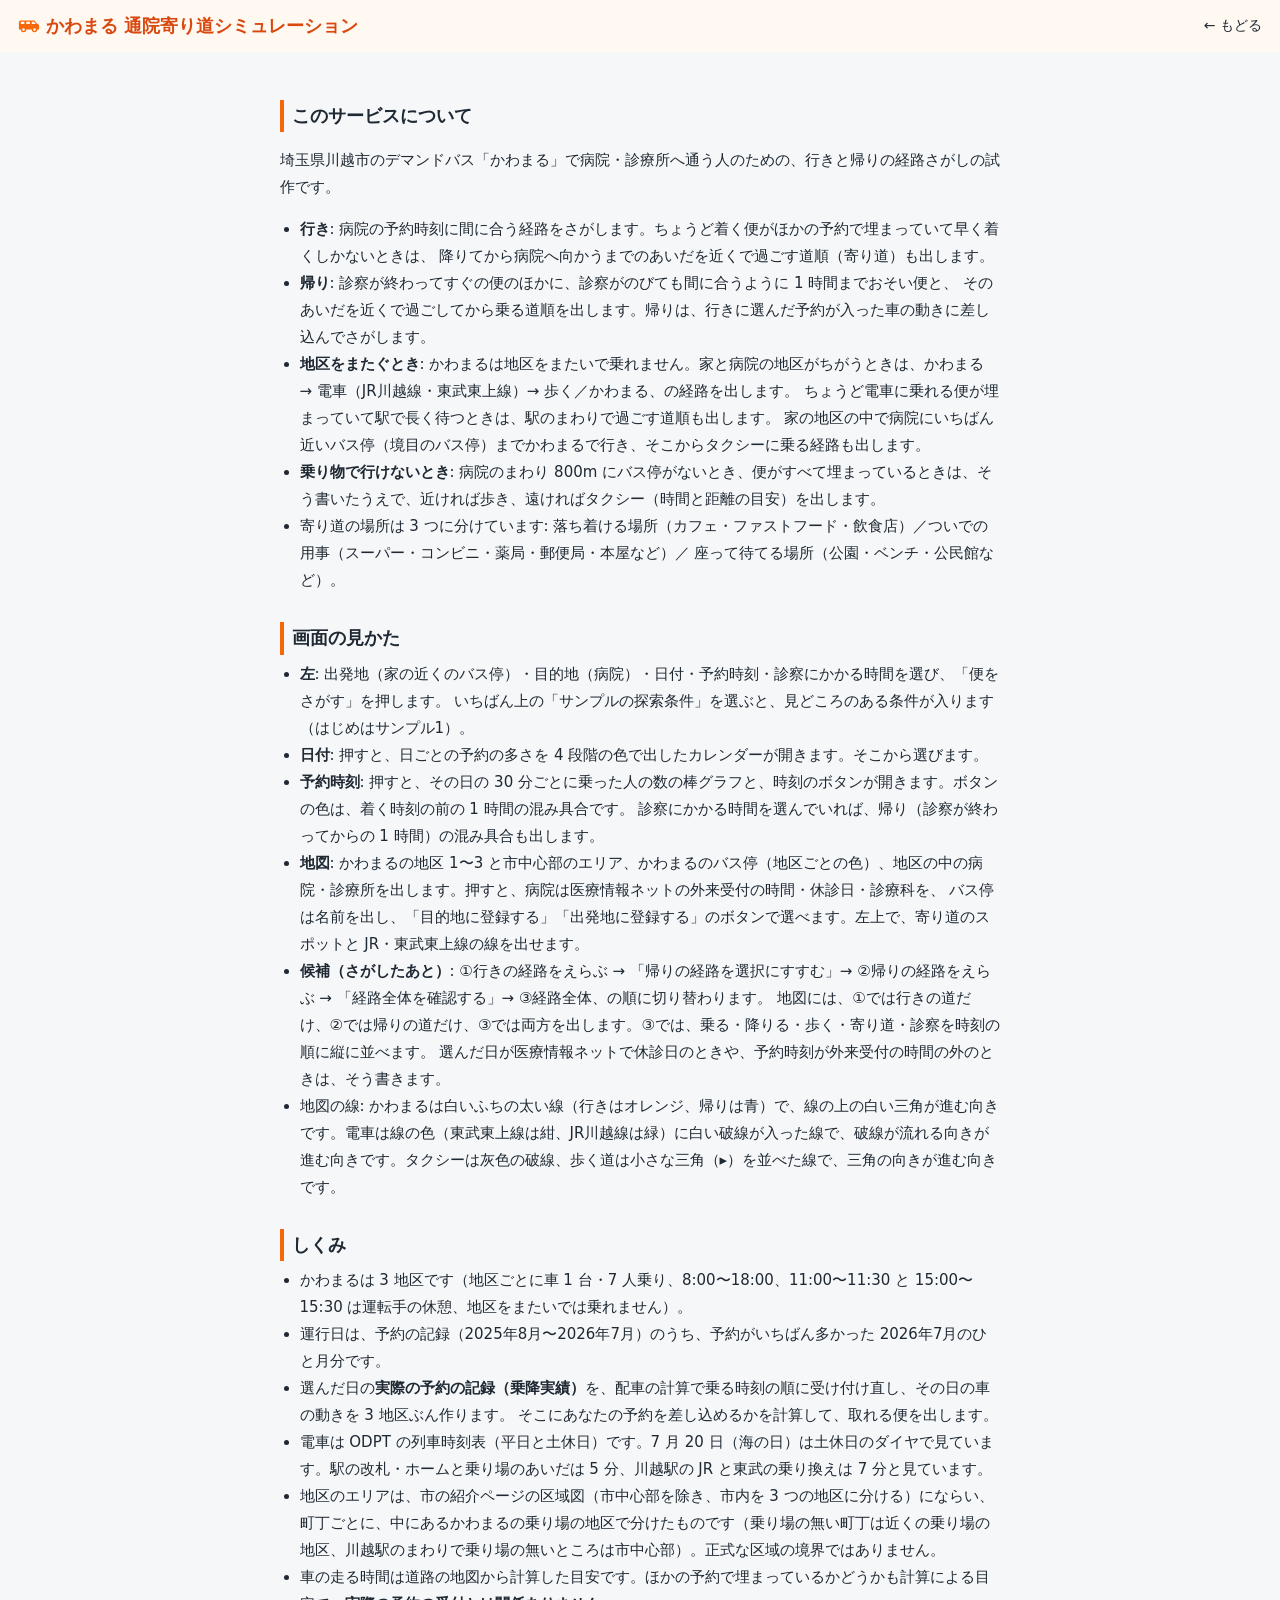
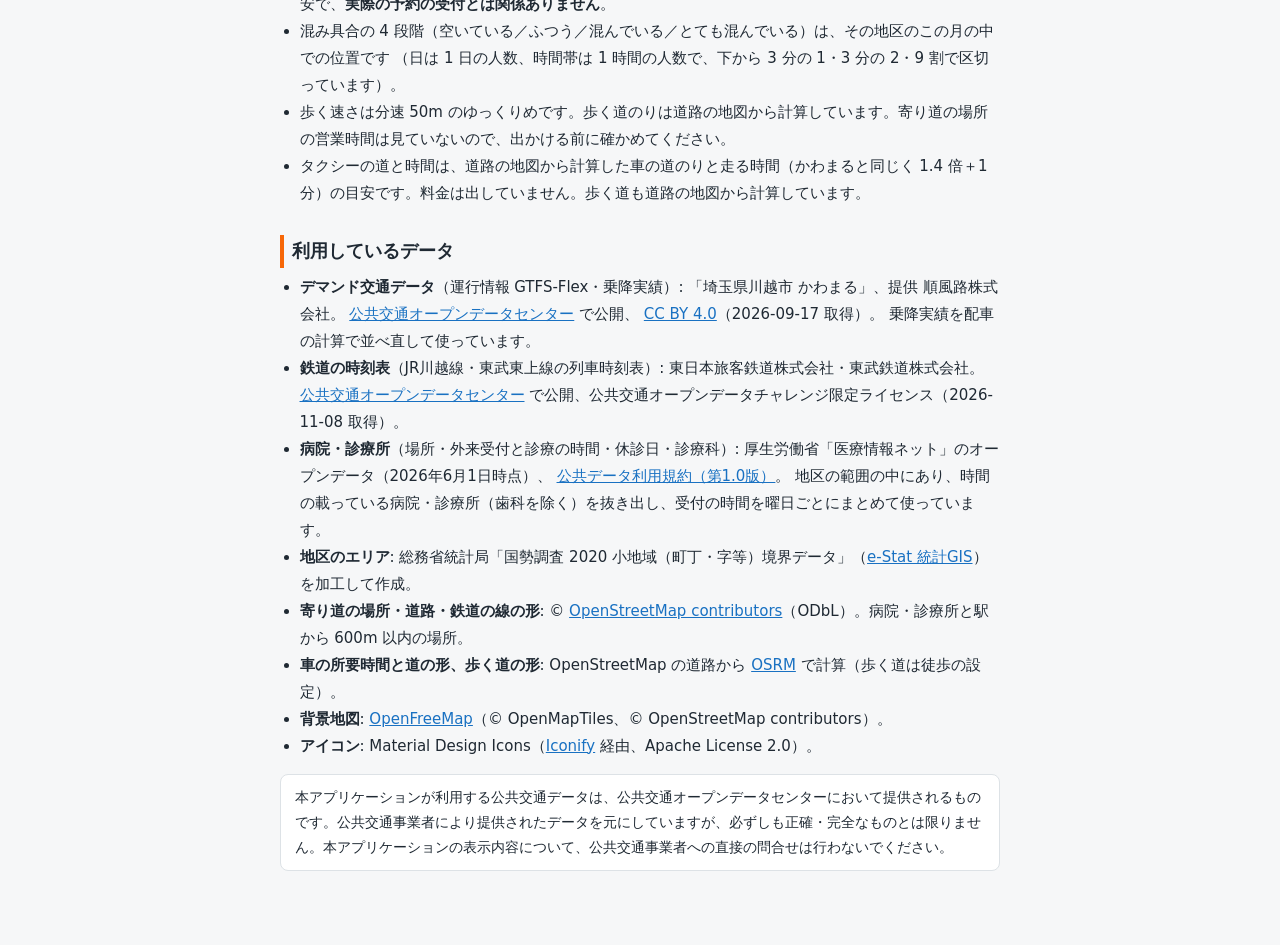
==== commit f12ef954: "歩きの線を、動く点から小さな三角を並べた線に（動かさずに向きを示す）・このサービスについての線の説明を今の描き方に Co-Authored-By: Claude Opus 5.5 <noreply@a" ====
--- a/web/about.html
+++ b/web/about.html
@@ -16,7 +16,7 @@
 </head>
 <body>
 <header class="top">
-  <h1><a href="index.html" style="color:inherit;text-decoration:none">かわまる 通院寄り道シミュレーション</a></h1>
+  <h1><a href="./" style="color:inherit;text-decoration:none">かわまる 通院寄り道シミュレーション</a></h1>
   <a class="about" href="index.html">← もどる</a>
 </header>
 <div class="doc">
@@ -47,7 +47,7 @@
     <li><b>候補（さがしたあと）</b>: ①行きの経路をえらぶ → 「帰りの経路を選択にすすむ」→ ②帰りの経路をえらぶ → 「経路全体を確認する」→ ③経路全体、の順に切り替わります。
       地図には、①では行きの道だけ、②では帰りの道だけ、③では両方を出します。③では、乗る・降りる・歩く・寄り道・診察を時刻の順に縦に並べます。
       選んだ日が医療情報ネットで休診日のときや、予約時刻が外来受付の時間の外のときは、そう書きます。</li>
-    <li>地図の線: かわまるは実線（行きはオレンジ、帰りは青）、電車は線の色（東武東上線は紺、JR川越線は緑）、タクシーは灰色の点線です。かわまるは線の上を流れる白い点が進む向きです。歩く道は破線で、破線が流れる向きが進む向きです。</li>
+    <li>地図の線: かわまるは白いふちの太い線（行きはオレンジ、帰りは青）で、線の上の白い三角が進む向きです。電車は線の色（東武東上線は紺、JR川越線は緑）に白い破線が入った線で、破線が流れる向きが進む向きです。タクシーは灰色の破線、歩く道は小さな三角（▸）を並べた線で、三角の向きが進む向きです。</li>
   </ul>
 
   <h2>しくみ</h2>
--- a/web/style.css
+++ b/web/style.css
@@ -287,3 +287,32 @@
 .stepper button.on { background: var(--brand); border-color: var(--brand); }
 .layers input, .pane input { accent-color: var(--brand); }
 .pop .cal .day.sel, .tbtn.sel { outline-color: var(--brand-dark); }
+
+/* 乗り物ごとの線（凡例と時系列）: かわまる＝白いふちの太線と矢印／電車＝白い破線入り／タクシー＝灰色の破線／歩き＝点 */
+.sw { display: inline-block; width: 28px; height: 8px; margin-right: 6px; vertical-align: 1px; border-radius: 4px; }
+.sw.bus { background: var(--c); box-shadow: 0 0 0 2px #fff, 0 0 0 3px #ced4da; position: relative; }
+.sw.bus::after { content: "› ›"; position: absolute; inset: -5px 0 0 0; color: #fff; font-size: 11px; font-weight: 700; line-height: 16px; text-align: center; letter-spacing: 2px; }
+.sw.train { height: 9px; border-radius: 2px; background: repeating-linear-gradient(90deg, #fff 0 5px, transparent 5px 10px) center / 100% 3px no-repeat, var(--c); }
+.sw.taxi { height: 4px; border-radius: 0; background: repeating-linear-gradient(90deg, #495057 0 8px, transparent 8px 12px); }
+.sw.walk { width: 24px; height: 10px; border-radius: 0; vertical-align: -1px; background:
+  linear-gradient(var(--c), var(--c)) 0 50% / 100% 2px no-repeat;
+  -webkit-mask: none; position: relative; opacity: 1; }
+.sw.walk::after { content: "▸▸▸"; position: absolute; inset: -4px 0 0 0; color: var(--c); font-size: 11px; line-height: 16px; letter-spacing: -1px; text-align: center; }
+.rt-seg.train .rt-rail i { width: 9px; background: repeating-linear-gradient(180deg, #fff 0 6px, transparent 6px 12px) center / 3px 100% no-repeat, var(--c) !important; }
+.rt-seg.taxi .rt-rail i { width: 0; min-height: 40px; border-left: 4px dashed #495057; background: none; }
+.rt-seg.walk .rt-rail i { width: 0; border-left: 5px dotted; }
+
+/* 候補のアコーディオン */
+.opt.acc { padding: 0; cursor: default; }
+.opt.acc .acc-h { display: block; width: 100%; text-align: left; background: none; border: 0; padding: 10px 34px 10px 12px; position: relative; color: inherit; }
+.opt.acc .acc-arrow { position: absolute; right: 12px; top: 14px; width: 16px; height: 16px; background: #868e96;
+  -webkit-mask: url(icons/chevron-right.svg) center / contain no-repeat; mask: url(icons/chevron-right.svg) center / contain no-repeat; transition: transform .2s; transform: rotate(90deg); }
+.opt.acc.open .acc-arrow { transform: rotate(-90deg); }
+.opt.acc .acc-sum { font-size: 13px; color: var(--sub); margin-top: 4px; display: flex; flex-wrap: wrap; align-items: center; gap: 4px 6px; }
+.opt.acc .acc-sum b { color: var(--ink); font-size: 15px; font-variant-numeric: tabular-nums; }
+.opt.acc .acc-sum .rt-chips { margin: 0; }
+.opt.acc .acc-b { display: none; padding: 0 10px 10px; }
+.opt.acc.open .acc-b { display: block; }
+.opt.acc .acc-b .rt { margin: 4px 0 0; border: 0; padding: 0 0 0 0; }
+.opt.acc .acc-b .note { margin: 0 2px 4px; }
+.top h1 a.home, .top h1 a { color: inherit; text-decoration: none; }
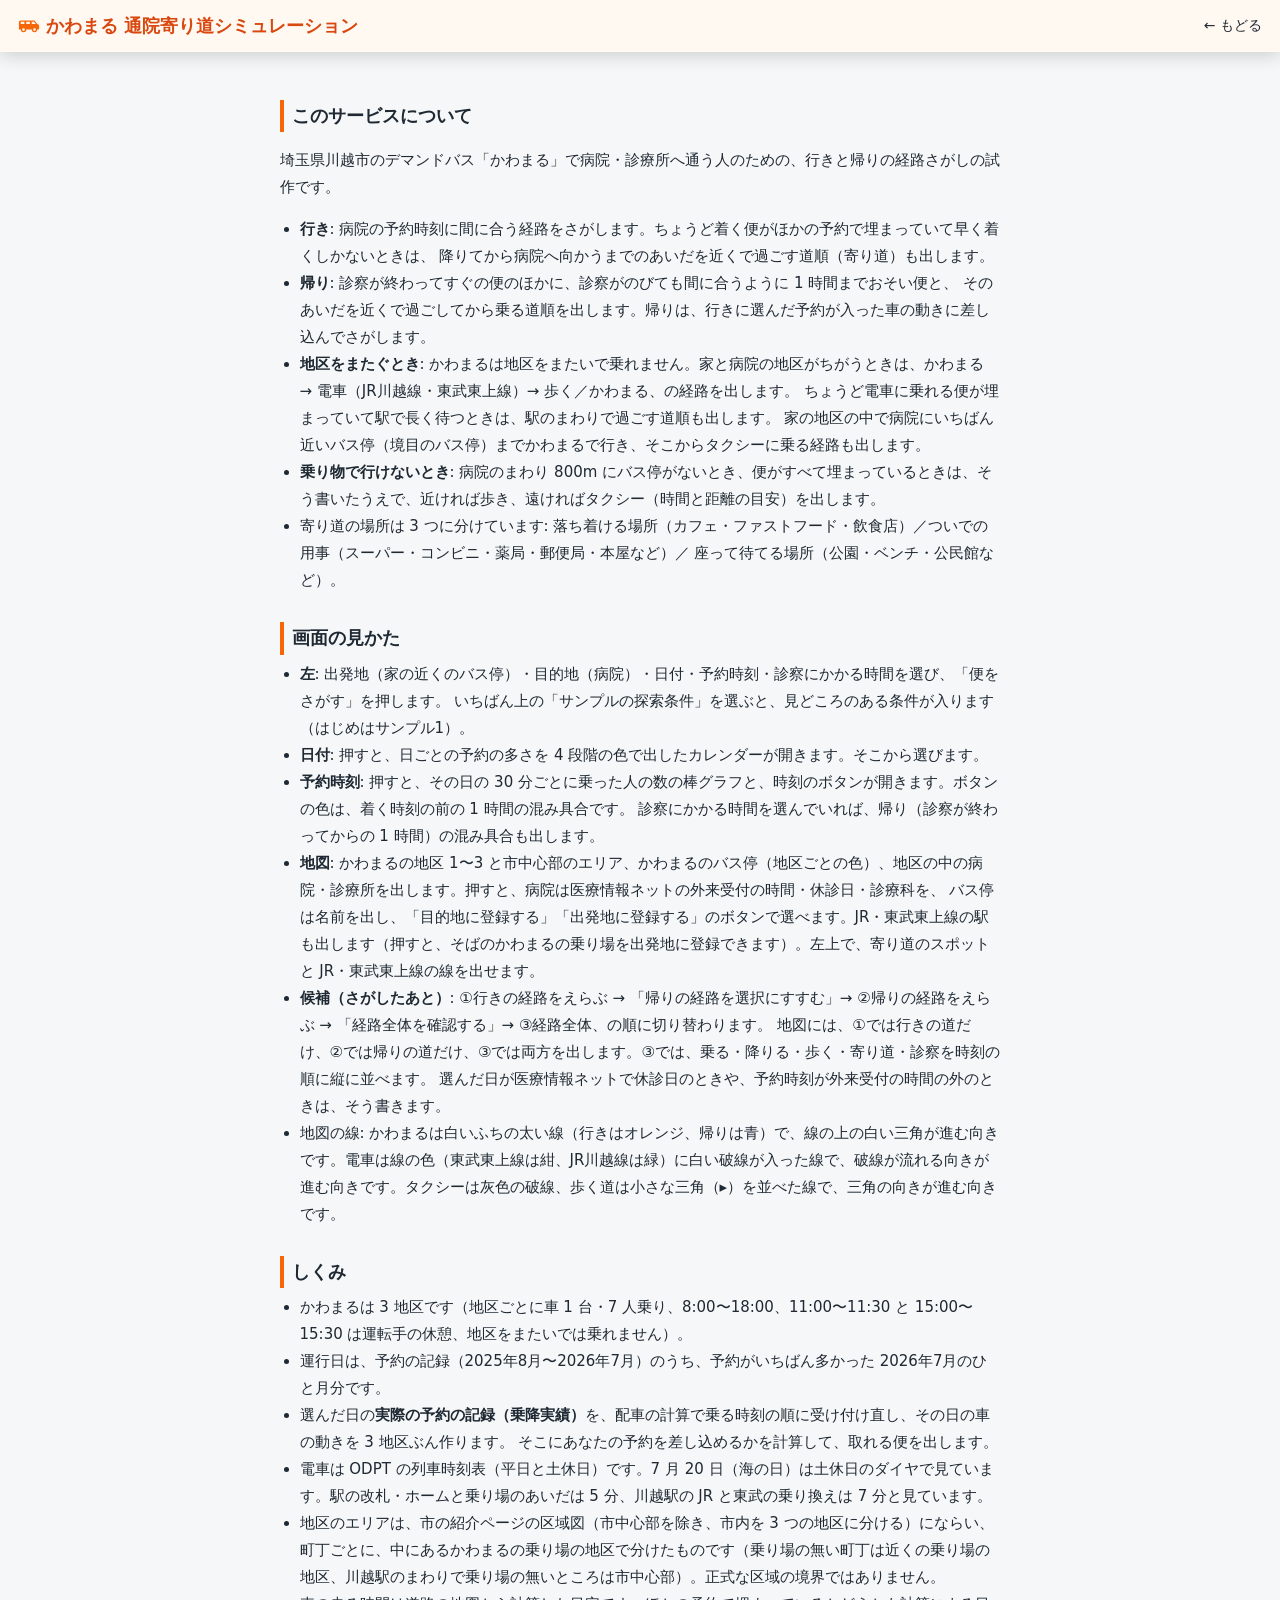
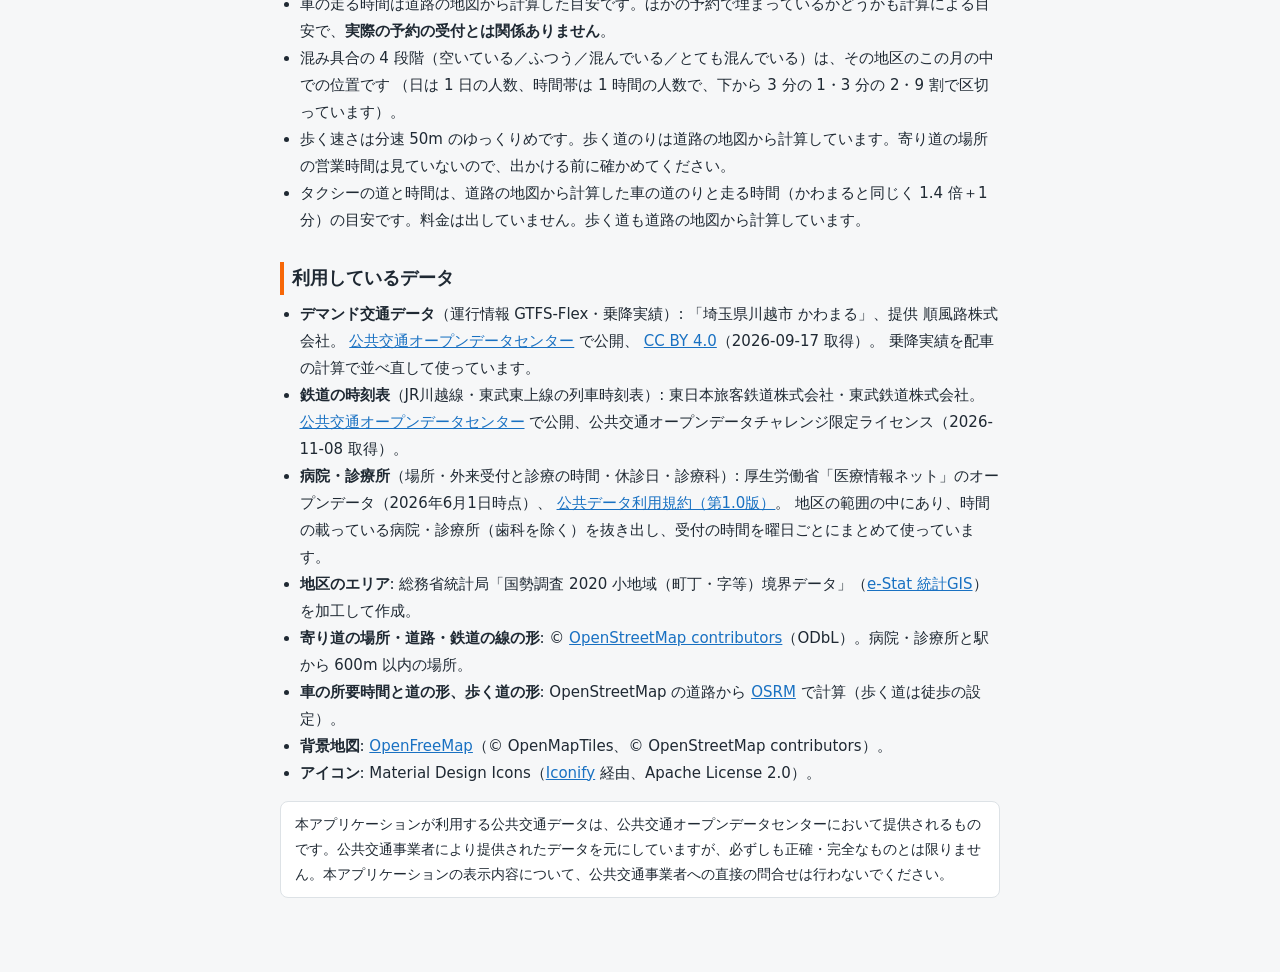
==== commit e6155049: "サンプル4 を東武東上線 1 本に・はじめはサンプルを選ばず地区のエリアいっぱいに寄せる・駅をはじめから地図に出す（押すとそばの乗り場を登録）・ヘッダに影・右ペインをはじめから出して案内を書く Co-" ====
--- a/web/about.html
+++ b/web/about.html
@@ -43,7 +43,7 @@
     <li><b>予約時刻</b>: 押すと、その日の 30 分ごとに乗った人の数の棒グラフと、時刻のボタンが開きます。ボタンの色は、着く時刻の前の 1 時間の混み具合です。
       診察にかかる時間を選んでいれば、帰り（診察が終わってからの 1 時間）の混み具合も出します。</li>
     <li><b>地図</b>: かわまるの地区 1〜3 と市中心部のエリア、かわまるのバス停（地区ごとの色）、地区の中の病院・診療所を出します。押すと、病院は医療情報ネットの外来受付の時間・休診日・診療科を、
-      バス停は名前を出し、「目的地に登録する」「出発地に登録する」のボタンで選べます。左上で、寄り道のスポットと JR・東武東上線の線を出せます。</li>
+      バス停は名前を出し、「目的地に登録する」「出発地に登録する」のボタンで選べます。JR・東武東上線の駅も出します（押すと、そばのかわまるの乗り場を出発地に登録できます）。左上で、寄り道のスポットと JR・東武東上線の線を出せます。</li>
     <li><b>候補（さがしたあと）</b>: ①行きの経路をえらぶ → 「帰りの経路を選択にすすむ」→ ②帰りの経路をえらぶ → 「経路全体を確認する」→ ③経路全体、の順に切り替わります。
       地図には、①では行きの道だけ、②では帰りの道だけ、③では両方を出します。③では、乗る・降りる・歩く・寄り道・診察を時刻の順に縦に並べます。
       選んだ日が医療情報ネットで休診日のときや、予約時刻が外来受付の時間の外のときは、そう書きます。</li>
--- a/web/style.css
+++ b/web/style.css
@@ -12,17 +12,17 @@
 .top .about { font-size: 14px; color: var(--ink); text-decoration: none; display: inline-flex; gap: 4px; align-items: center; }
 .top .about:hover { text-decoration: underline; }
 /* 地図を背景いっぱいに敷き、その上に左のペインと真ん中のペインを浮かべる */
-.app { position: relative; height: calc(100vh - var(--head)); --gap: 12px; --w1: 290px; --w2: 360px; --float: calc(var(--gap) * 2 + var(--w1)); }
+.app { position: relative; height: calc(100vh - var(--head)); --gap: 12px; --w1: 360px; --w2: 360px; --float: calc(var(--gap) * 2 + var(--w1)); }
 /* 経路の候補は右のペイン。出ているあいだは、地図の拡大縮小ボタンと出典をその左へずらす */
 .app.res .maplibregl-ctrl-top-right, .app.res .maplibregl-ctrl-bottom-right { right: calc(var(--w2) + var(--gap) * 2); }
 .pane, .mid { position: absolute; top: var(--gap); bottom: var(--gap); z-index: 2; border-radius: 12px; box-shadow: 0 4px 18px rgba(0,0,0,.16); border: 1px solid rgba(0,0,0,.06); overflow: hidden; }
 .pane { left: var(--gap); width: var(--w1); overflow-y: auto; padding: 12px 12px 20px; background: rgba(255,249,242,.97); }
-.mid { right: var(--gap); width: var(--w2); background: rgba(255,255,255,.98); }
+.mid { right: var(--gap); width: var(--w2); background: #fff9f2; }
 .mid[hidden] { display: none; }
 .mid-info { display: grid; grid-template-rows: 50% 50%; height: 100%; }
-.mid-res { display: flex; flex-direction: column; height: 100%; background: var(--bg); }
+.mid-res { display: flex; flex-direction: column; height: 100%; background: #fff9f2; }
 .mid-res[hidden], .mid-info[hidden] { display: none; }
-.stepper { display: flex; align-items: center; gap: 4px; padding: 10px 12px; background: #fff; border-bottom: 1px solid var(--line); font-size: 12px; flex-wrap: wrap; }
+.stepper { display: flex; align-items: center; gap: 4px; padding: 10px 12px; background: #fff9f2; border-bottom: 1px solid #f3e3d3; font-size: 12px; flex-wrap: wrap; }
 .stepper button { border: 1px solid var(--line); background: #fff; color: var(--sub); border-radius: 99px; padding: 3px 10px; font-size: 12px; }
 .stepper button.on { background: var(--ink); border-color: var(--ink); color: #fff; font-weight: 700; }
 .stepper button:disabled { opacity: .45; cursor: default; }
@@ -30,7 +30,7 @@
 .stepper .home { margin-left: auto; border: 0; background: none; color: var(--back); padding: 3px 0; text-decoration: underline; }
 .res-body { flex: 1; overflow-y: auto; padding: 0 12px; }
 .res-body h2 { margin-top: 14px; }
-.res-foot { position: sticky; bottom: 0; padding: 12px 0 14px; background: linear-gradient(rgba(246,247,248,0), var(--bg) 30%); }
+.res-foot { position: sticky; bottom: 0; padding: 12px 0 14px; background: linear-gradient(rgba(255,249,242,0), #fff9f2 30%); }
 .next { width: 100%; padding: 12px; font-size: 16px; font-weight: 700; color: #fff; background: var(--me); border: 0; border-radius: 8px; }
 .next:disabled { background: #ced4da; cursor: default; }
 .allsum { background: #fff; border: 1px solid var(--line); border-radius: 10px; padding: 10px 12px; margin-bottom: 10px; font-size: 13px; line-height: 1.7; }
@@ -94,7 +94,7 @@
 .layers { position: absolute; top: 12px; left: var(--float); background: rgba(255,255,255,.96); border: 1px solid var(--line); border-radius: 10px; padding: 8px 12px; font-size: 13px; box-shadow: 0 1px 4px rgba(0,0,0,.08); }
 .layers-ttl { font-size: 12px; color: var(--sub); margin-bottom: 4px; display: flex; gap: 4px; align-items: center; }
 .layers label { display: flex; gap: 6px; align-items: center; padding: 2px 0; cursor: pointer; }
-.legend { position: absolute; bottom: 52px; left: var(--float); background: rgba(255,255,255,.96); border: 1px solid var(--line); border-radius: 10px; padding: 8px 12px; font-size: 12px; line-height: 1.7; }
+.legend { position: absolute; bottom: var(--gap); left: var(--float); background: rgba(255,255,255,.96); border: 1px solid var(--line); border-radius: 10px; padding: 8px 12px; font-size: 12px; line-height: 1.7; }
 .legend .ln { display: inline-block; width: 22px; height: 5px; border-radius: 3px; margin-right: 6px; vertical-align: 2px; }
 .legend .ln.dash { background: repeating-linear-gradient(90deg, #495057 0 5px, transparent 5px 9px); }
 .legend .sub { margin: 0; font-size: 11px; }
@@ -278,7 +278,7 @@
 }
 
 /* オレンジ基調（かわまるの車の色） */
-.top { background: #fff9f2; border-bottom: 0; }
+.top { background: #fff9f2; border-bottom: 0; position: relative; z-index: 4; box-shadow: 0 4px 18px rgba(0,0,0,.16); }
 .top h1 { color: var(--brand-dark); }
 .top h1::before { content: ""; display: inline-block; width: 22px; height: 22px; margin-right: 6px; vertical-align: -4px; background: var(--brand);
   -webkit-mask: url(icons/van-passenger.svg) center / contain no-repeat; mask: url(icons/van-passenger.svg) center / contain no-repeat; }
@@ -316,3 +316,11 @@
 .opt.acc .acc-b .rt { margin: 4px 0 0; border: 0; padding: 0 0 0 0; }
 .opt.acc .acc-b .note { margin: 0 2px 4px; }
 .top h1 a.home, .top h1 a { color: inherit; text-decoration: none; }
+/* 地図の出典は隠さず、凡例にかからないように横幅を絞って折り返す */
+.app .maplibregl-ctrl-bottom-right .maplibregl-ctrl-attrib { max-width: 400px; text-align: right; border-radius: 6px 0 0 0; }
+@media (max-width: 900px) { .app .maplibregl-ctrl-bottom-right .maplibregl-ctrl-attrib { max-width: none; } .legend { bottom: auto; } }
+.empty-res { text-align: center; padding: 120px 18px 0; color: var(--sub); }
+.empty-res .ic { width: 40px; height: 40px; color: #ffc078; }
+.empty-res p { font-size: 15px; font-weight: 700; color: var(--brand-dark); margin: 10px 0 6px; }
+.empty-res .sub { font-size: 12px; font-weight: 400; color: var(--sub); line-height: 1.7; }
+.stepper[hidden] { display: none; }
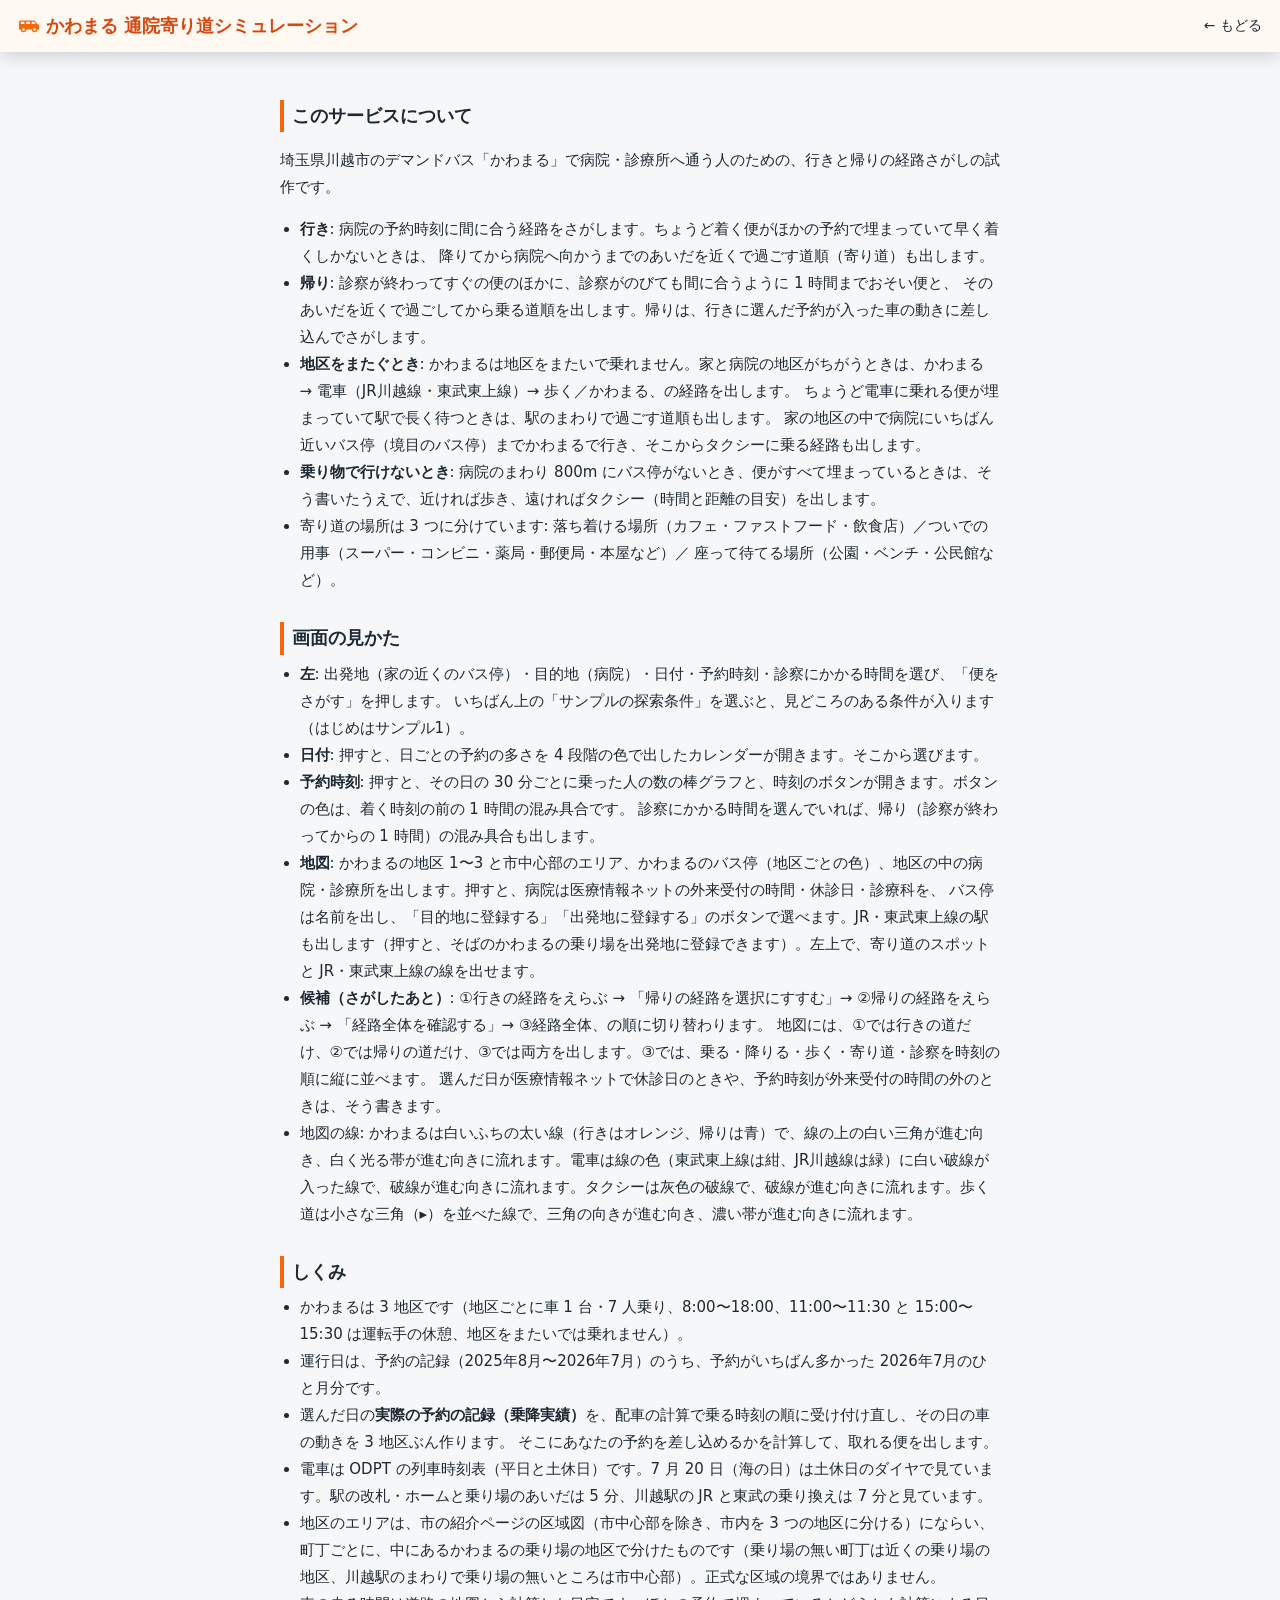
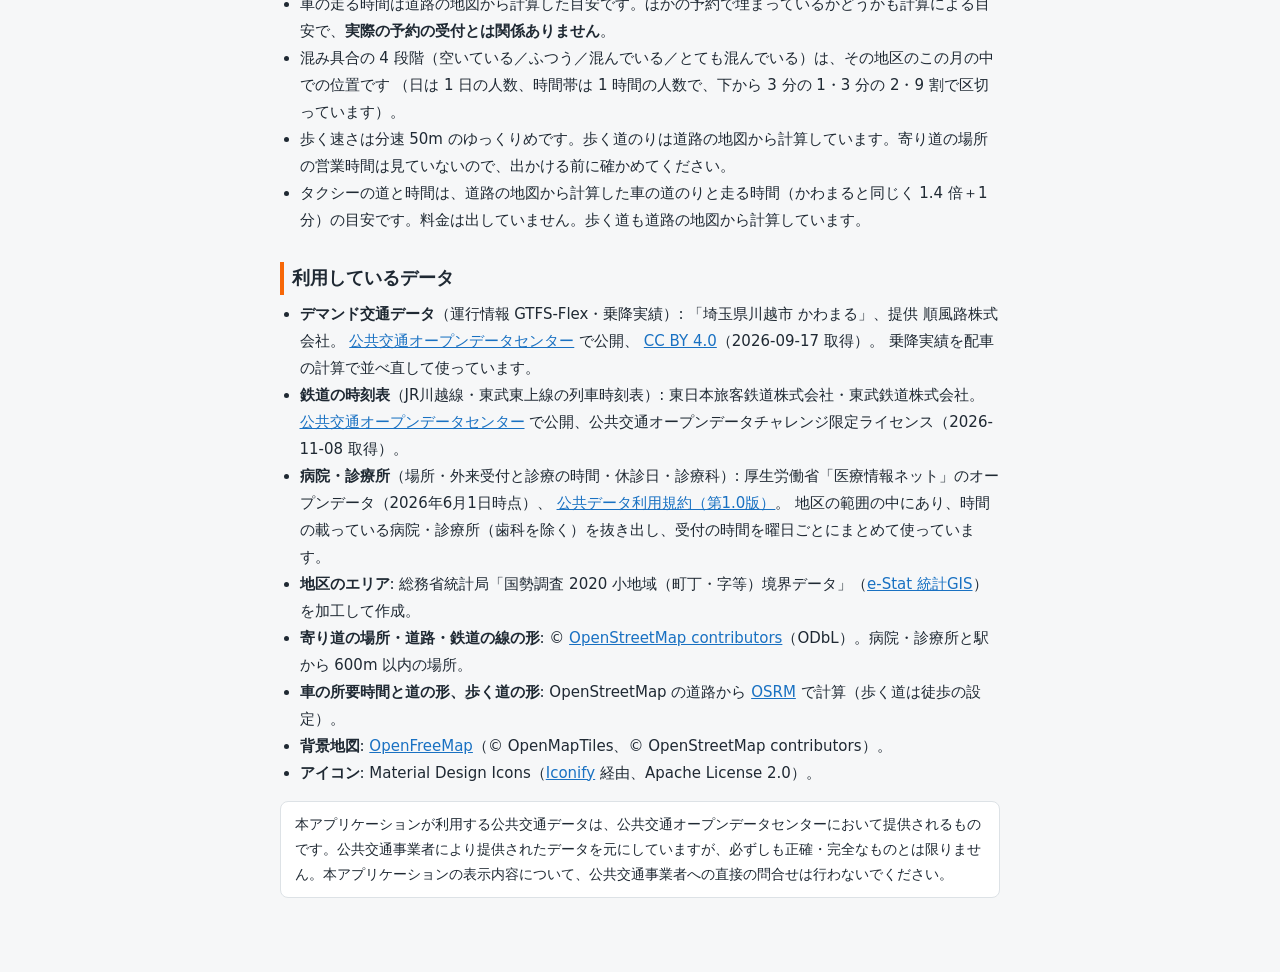
==== commit d0635c5b: "かわまる・歩き・タクシーの線も動かす（かわまると歩きは光る帯が流れ、タクシーは破線が流れる） Co-Authored-By: Claude Opus 5.5 <noreply@anthropic.co" ====
--- a/web/about.html
+++ b/web/about.html
@@ -47,7 +47,7 @@
     <li><b>候補（さがしたあと）</b>: ①行きの経路をえらぶ → 「帰りの経路を選択にすすむ」→ ②帰りの経路をえらぶ → 「経路全体を確認する」→ ③経路全体、の順に切り替わります。
       地図には、①では行きの道だけ、②では帰りの道だけ、③では両方を出します。③では、乗る・降りる・歩く・寄り道・診察を時刻の順に縦に並べます。
       選んだ日が医療情報ネットで休診日のときや、予約時刻が外来受付の時間の外のときは、そう書きます。</li>
-    <li>地図の線: かわまるは白いふちの太い線（行きはオレンジ、帰りは青）で、線の上の白い三角が進む向きです。電車は線の色（東武東上線は紺、JR川越線は緑）に白い破線が入った線で、破線が流れる向きが進む向きです。タクシーは灰色の破線、歩く道は小さな三角（▸）を並べた線で、三角の向きが進む向きです。</li>
+    <li>地図の線: かわまるは白いふちの太い線（行きはオレンジ、帰りは青）で、線の上の白い三角が進む向き、白く光る帯が進む向きに流れます。電車は線の色（東武東上線は紺、JR川越線は緑）に白い破線が入った線で、破線が進む向きに流れます。タクシーは灰色の破線で、破線が進む向きに流れます。歩く道は小さな三角（▸）を並べた線で、三角の向きが進む向き、濃い帯が進む向きに流れます。</li>
   </ul>
 
   <h2>しくみ</h2>
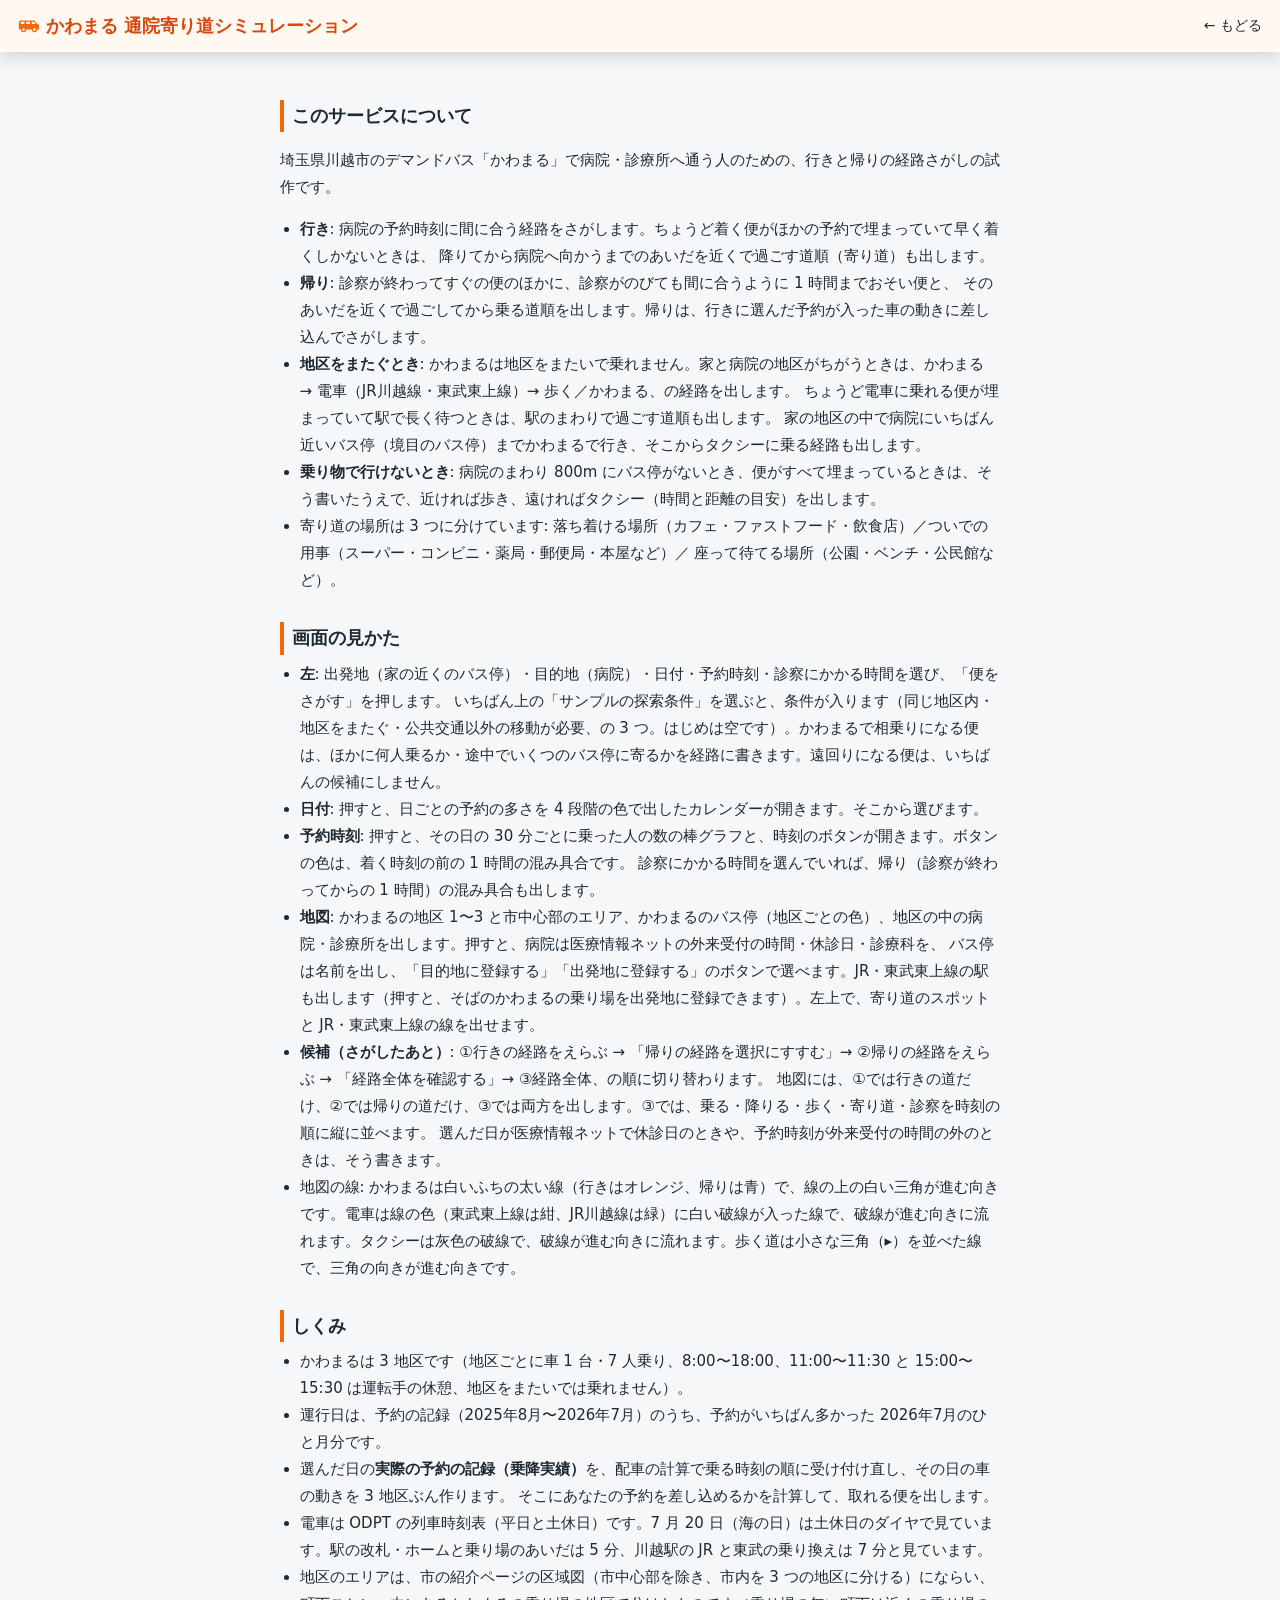
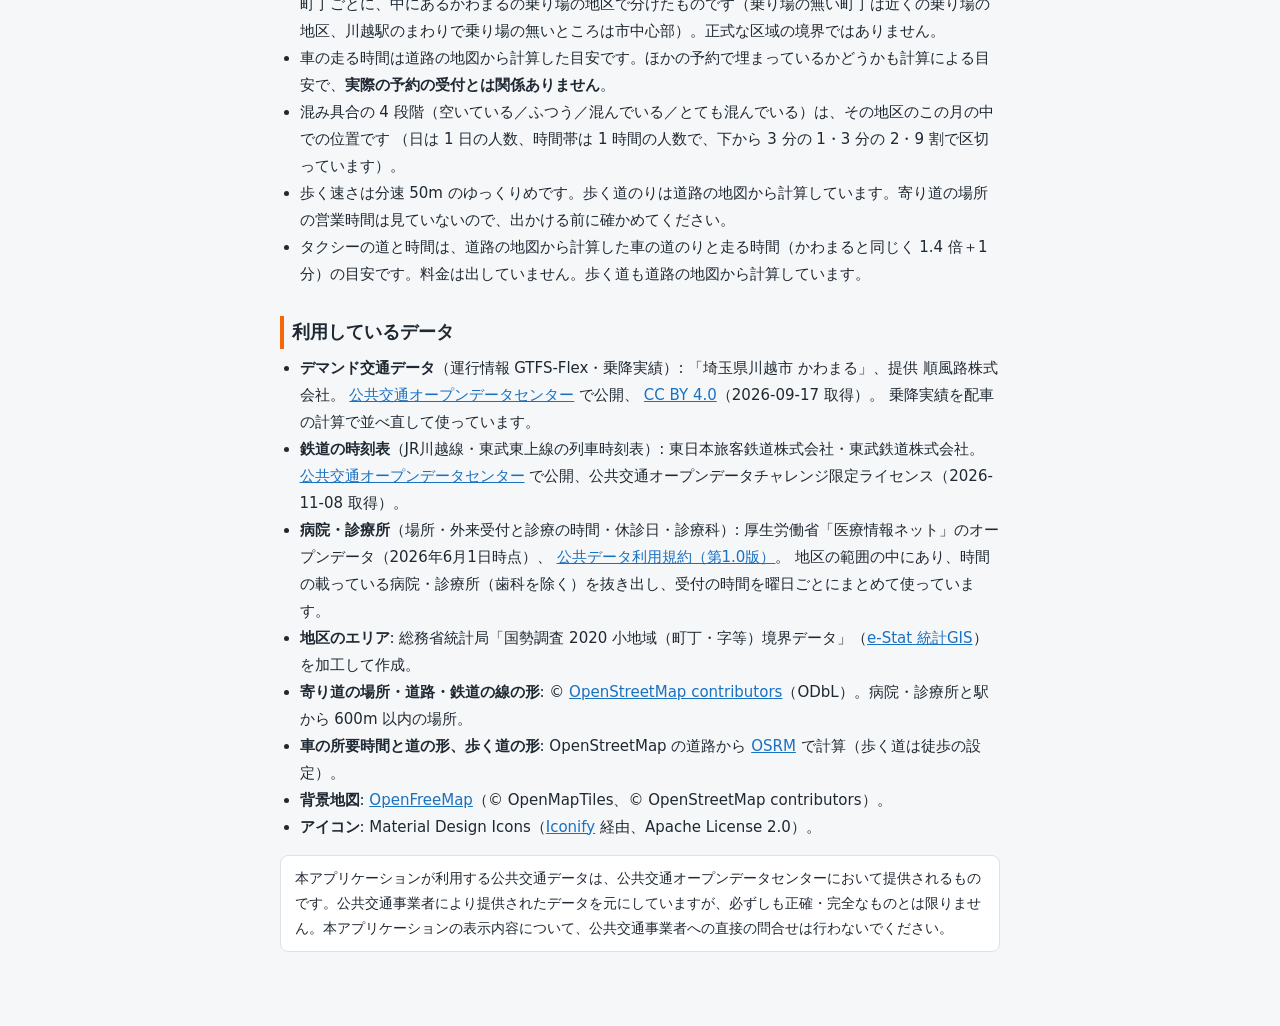
==== commit 109d26e8: "かわまると歩きの線のアニメーションをやめる・行きの候補を増やし遠回りの相乗り便を先頭にしない・乗り合いを表示・サンプルを3つにして説明をつける Co-Authored-By: Claude Opus " ====
--- a/web/about.html
+++ b/web/about.html
@@ -38,7 +38,7 @@
   <h2>画面の見かた</h2>
   <ul>
     <li><b>左</b>: 出発地（家の近くのバス停）・目的地（病院）・日付・予約時刻・診察にかかる時間を選び、「便をさがす」を押します。
-      いちばん上の「サンプルの探索条件」を選ぶと、見どころのある条件が入ります（はじめはサンプル1）。</li>
+      いちばん上の「サンプルの探索条件」を選ぶと、条件が入ります（同じ地区内・地区をまたぐ・公共交通以外の移動が必要、の 3 つ。はじめは空です）。かわまるで相乗りになる便は、ほかに何人乗るか・途中でいくつのバス停に寄るかを経路に書きます。遠回りになる便は、いちばんの候補にしません。</li>
     <li><b>日付</b>: 押すと、日ごとの予約の多さを 4 段階の色で出したカレンダーが開きます。そこから選びます。</li>
     <li><b>予約時刻</b>: 押すと、その日の 30 分ごとに乗った人の数の棒グラフと、時刻のボタンが開きます。ボタンの色は、着く時刻の前の 1 時間の混み具合です。
       診察にかかる時間を選んでいれば、帰り（診察が終わってからの 1 時間）の混み具合も出します。</li>
@@ -47,7 +47,7 @@
     <li><b>候補（さがしたあと）</b>: ①行きの経路をえらぶ → 「帰りの経路を選択にすすむ」→ ②帰りの経路をえらぶ → 「経路全体を確認する」→ ③経路全体、の順に切り替わります。
       地図には、①では行きの道だけ、②では帰りの道だけ、③では両方を出します。③では、乗る・降りる・歩く・寄り道・診察を時刻の順に縦に並べます。
       選んだ日が医療情報ネットで休診日のときや、予約時刻が外来受付の時間の外のときは、そう書きます。</li>
-    <li>地図の線: かわまるは白いふちの太い線（行きはオレンジ、帰りは青）で、線の上の白い三角が進む向き、白く光る帯が進む向きに流れます。電車は線の色（東武東上線は紺、JR川越線は緑）に白い破線が入った線で、破線が進む向きに流れます。タクシーは灰色の破線で、破線が進む向きに流れます。歩く道は小さな三角（▸）を並べた線で、三角の向きが進む向き、濃い帯が進む向きに流れます。</li>
+    <li>地図の線: かわまるは白いふちの太い線（行きはオレンジ、帰りは青）で、線の上の白い三角が進む向きです。電車は線の色（東武東上線は紺、JR川越線は緑）に白い破線が入った線で、破線が進む向きに流れます。タクシーは灰色の破線で、破線が進む向きに流れます。歩く道は小さな三角（▸）を並べた線で、三角の向きが進む向きです。</li>
   </ul>
 
   <h2>しくみ</h2>
--- a/web/style.css
+++ b/web/style.css
@@ -324,3 +324,6 @@
 .empty-res p { font-size: 15px; font-weight: 700; color: var(--brand-dark); margin: 10px 0 6px; }
 .empty-res .sub { font-size: 12px; font-weight: 400; color: var(--sub); line-height: 1.7; }
 .stepper[hidden] { display: none; }
+.ic-account-group { --m: url(icons/account-group.svg); }
+.rt-mt.share { color: #9c4a00; display: flex; gap: 4px; align-items: center; }
+.rt-mt.share .ic { width: 15px; height: 15px; }
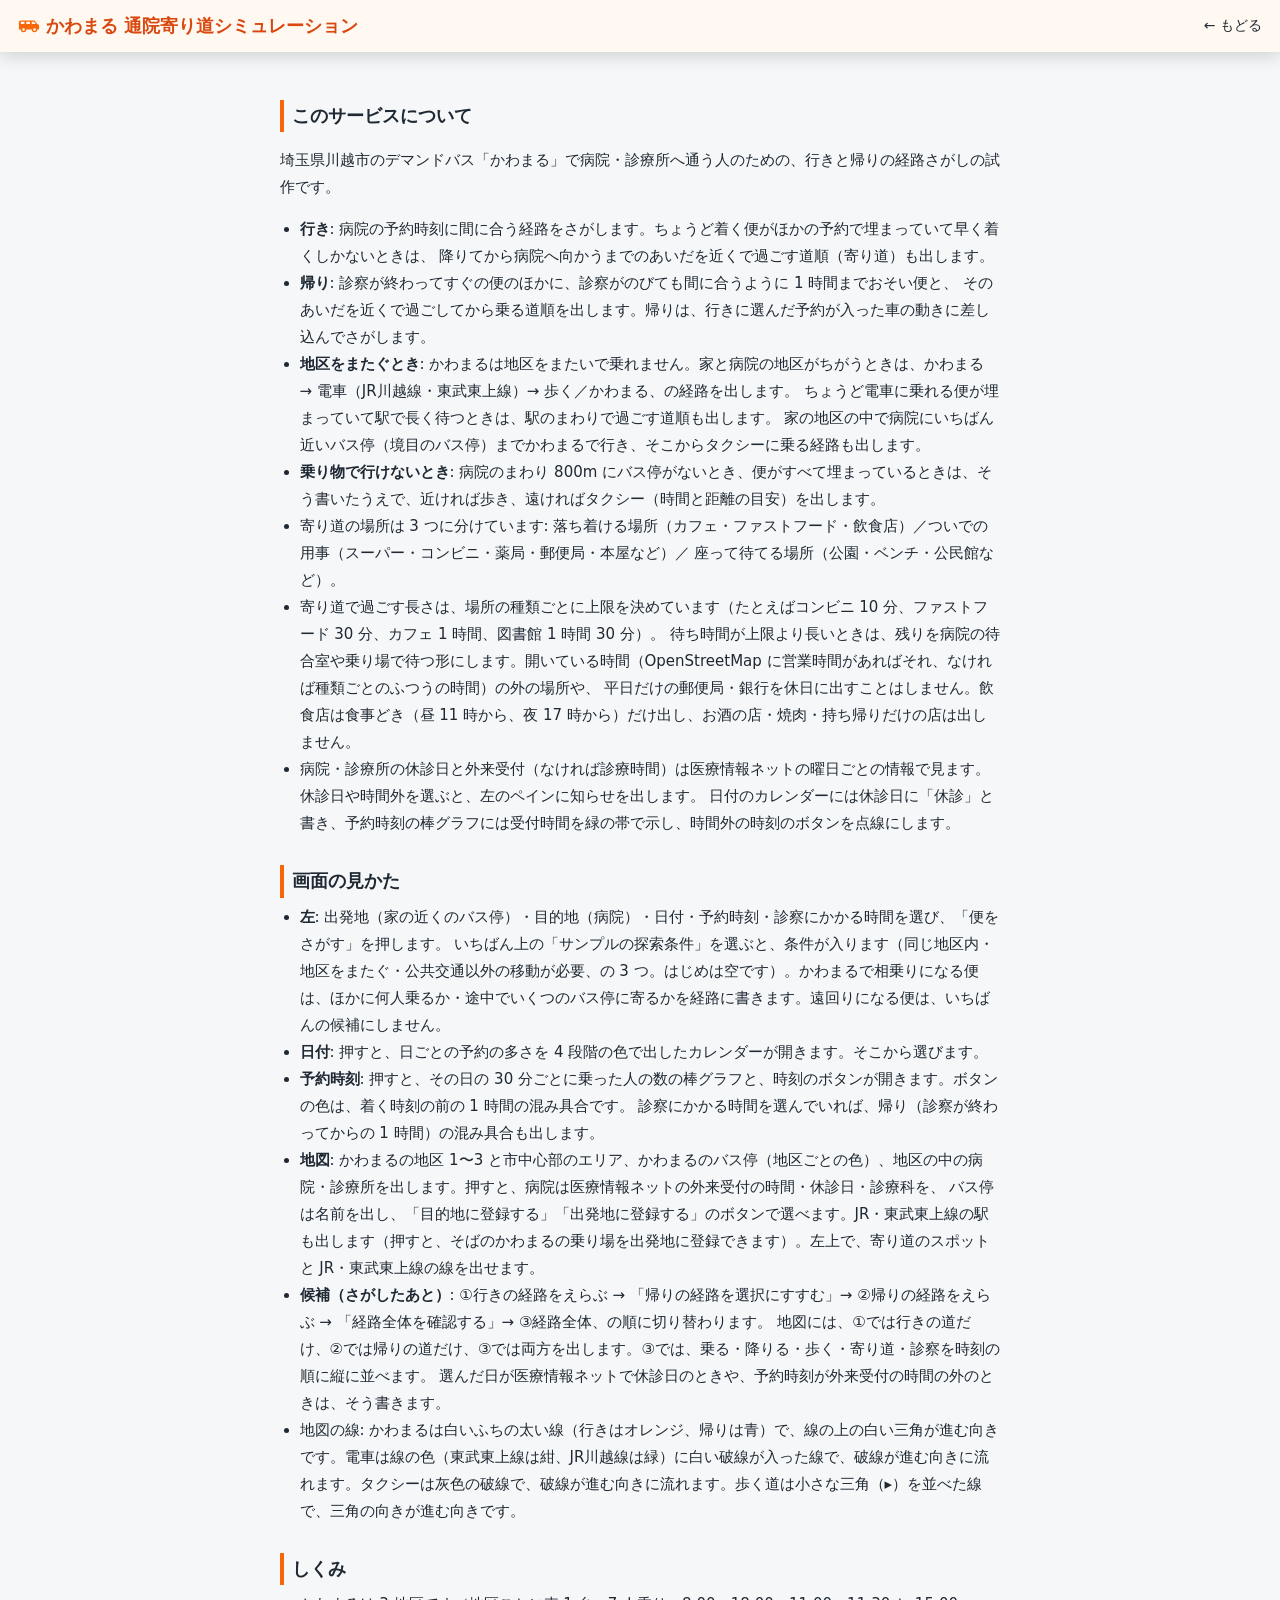
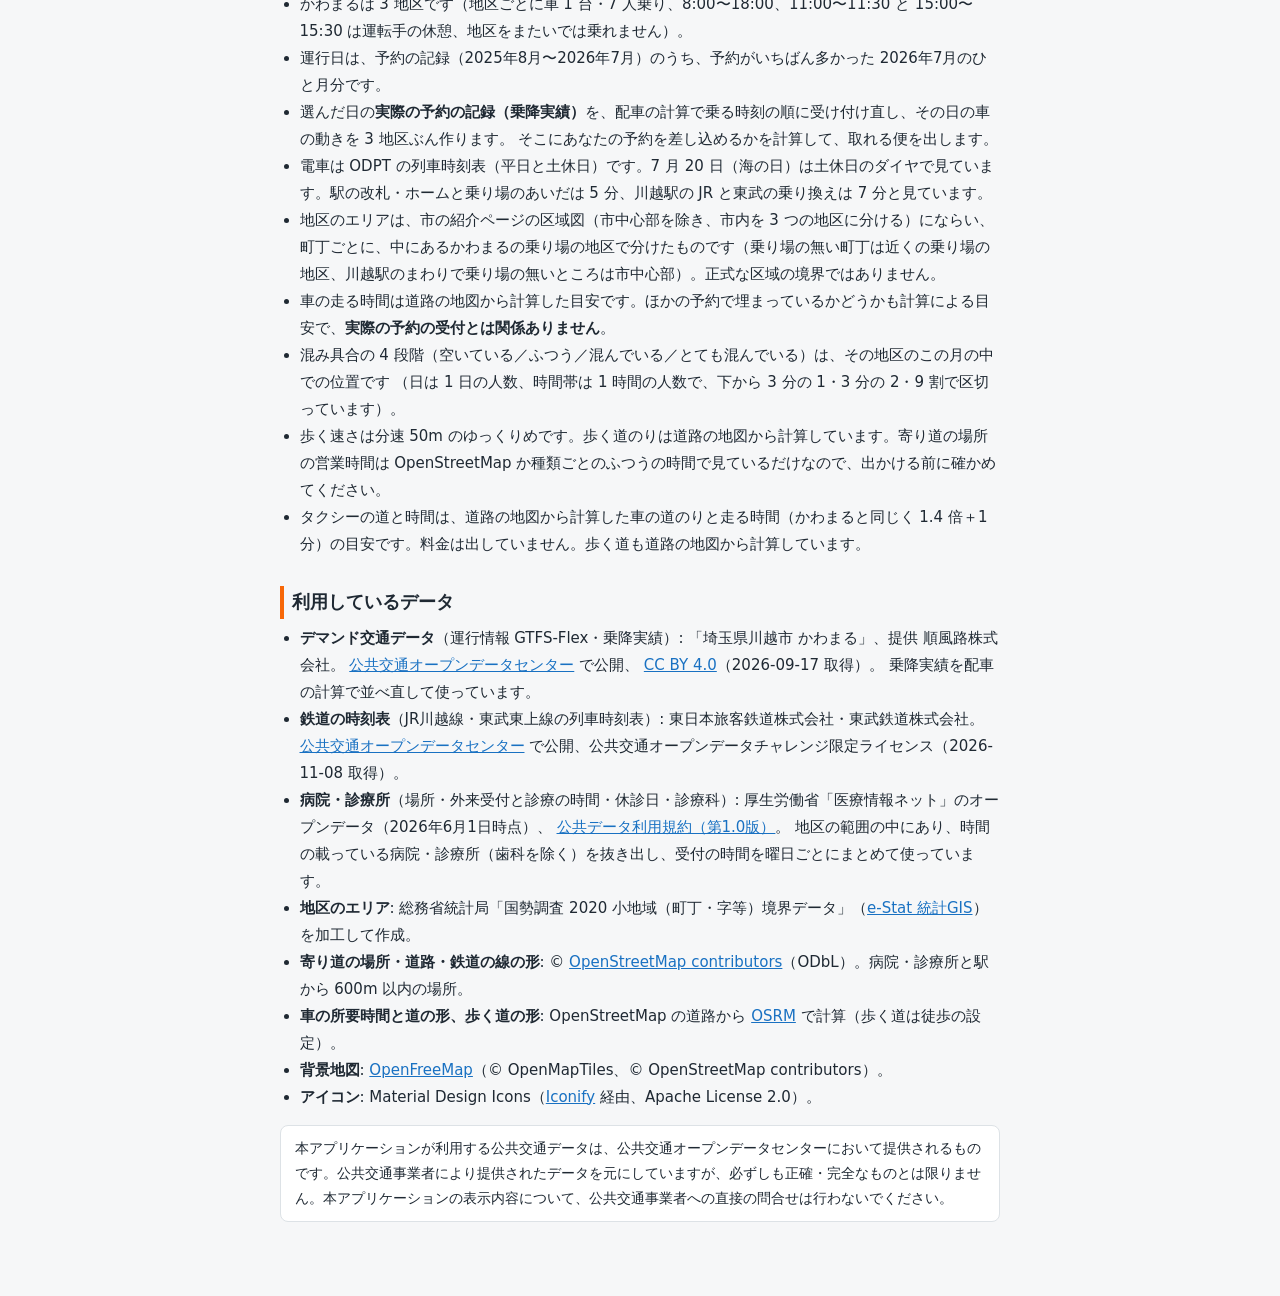
==== commit 49d9e20c: "寄り道に種類ごとの滞在上限・営業時間・向かない店の除外を入れる・病院の休診日と時間外を知らせる Co-Authored-By: Claude Opus 5.5 <noreply@anthropic.c" ====
--- a/web/about.html
+++ b/web/about.html
@@ -33,6 +33,11 @@
     <li><b>乗り物で行けないとき</b>: 病院のまわり 800m にバス停がないとき、便がすべて埋まっているときは、そう書いたうえで、近ければ歩き、遠ければタクシー（時間と距離の目安）を出します。</li>
     <li>寄り道の場所は 3 つに分けています: 落ち着ける場所（カフェ・ファストフード・飲食店）／ついでの用事（スーパー・コンビニ・薬局・郵便局・本屋など）／
       座って待てる場所（公園・ベンチ・公民館など）。</li>
+    <li>寄り道で過ごす長さは、場所の種類ごとに上限を決めています（たとえばコンビニ 10 分、ファストフード 30 分、カフェ 1 時間、図書館 1 時間 30 分）。
+      待ち時間が上限より長いときは、残りを病院の待合室や乗り場で待つ形にします。開いている時間（OpenStreetMap に営業時間があればそれ、なければ種類ごとのふつうの時間）の外の場所や、
+      平日だけの郵便局・銀行を休日に出すことはしません。飲食店は食事どき（昼 11 時から、夜 17 時から）だけ出し、お酒の店・焼肉・持ち帰りだけの店は出しません。</li>
+    <li>病院・診療所の休診日と外来受付（なければ診療時間）は医療情報ネットの曜日ごとの情報で見ます。休診日や時間外を選ぶと、左のペインに知らせを出します。
+      日付のカレンダーには休診日に「休診」と書き、予約時刻の棒グラフには受付時間を緑の帯で示し、時間外の時刻のボタンを点線にします。</li>
   </ul>
 
   <h2>画面の見かた</h2>
@@ -61,7 +66,7 @@
     <li>車の走る時間は道路の地図から計算した目安です。ほかの予約で埋まっているかどうかも計算による目安で、<b>実際の予約の受付とは関係ありません</b>。</li>
     <li>混み具合の 4 段階（空いている／ふつう／混んでいる／とても混んでいる）は、その地区のこの月の中での位置です
       （日は 1 日の人数、時間帯は 1 時間の人数で、下から 3 分の 1・3 分の 2・9 割で区切っています）。</li>
-    <li>歩く速さは分速 50m のゆっくりめです。歩く道のりは道路の地図から計算しています。寄り道の場所の営業時間は見ていないので、出かける前に確かめてください。</li>
+    <li>歩く速さは分速 50m のゆっくりめです。歩く道のりは道路の地図から計算しています。寄り道の場所の営業時間は OpenStreetMap か種類ごとのふつうの時間で見ているだけなので、出かける前に確かめてください。</li>
     <li>タクシーの道と時間は、道路の地図から計算した車の道のりと走る時間（かわまると同じく 1.4 倍＋1 分）の目安です。料金は出していません。歩く道も道路の地図から計算しています。</li>
   </ul>
 
--- a/web/style.css
+++ b/web/style.css
@@ -327,3 +327,14 @@
 .ic-account-group { --m: url(icons/account-group.svg); }
 .rt-mt.share { color: #9c4a00; display: flex; gap: 4px; align-items: center; }
 .rt-mt.share .ic { width: 15px; height: 15px; }
+/* 病院の休診日・受付時間（医療情報ネット） */
+.cal .day.shut { flex-direction: column; gap: 0; line-height: 1.1; opacity: .75; }
+.cal .day.shut small { font-size: 9px; font-weight: 700; color: #c92a2a; }
+.form-warn { font-size: 12px; line-height: 1.6; background: #fff5f5; border: 1px solid #ffc9c9; color: #a61e1e; border-radius: 8px; padding: 8px 10px; display: flex; gap: 6px; }
+.form-warn .ic { margin-top: 2px; }
+.rcband { position: absolute; inset: 0; pointer-events: none; }
+.rcband .rc { position: absolute; top: 0; bottom: 0; background: rgba(47, 158, 68, .10); border-left: 1.5px solid rgba(47, 158, 68, .55); border-right: 1.5px solid rgba(47, 158, 68, .55); }
+.rcline { font-size: 12px; color: var(--sub); margin: 4px 0; display: flex; gap: 6px; align-items: center; }
+.rcline i { width: 14px; height: 10px; background: rgba(47, 158, 68, .18); border: 1.5px solid rgba(47, 158, 68, .55); flex: none; }
+.tbtn.out { border: 1.5px dashed #868e96; opacity: .5; }
+.form-warn[hidden] { display: none; }
